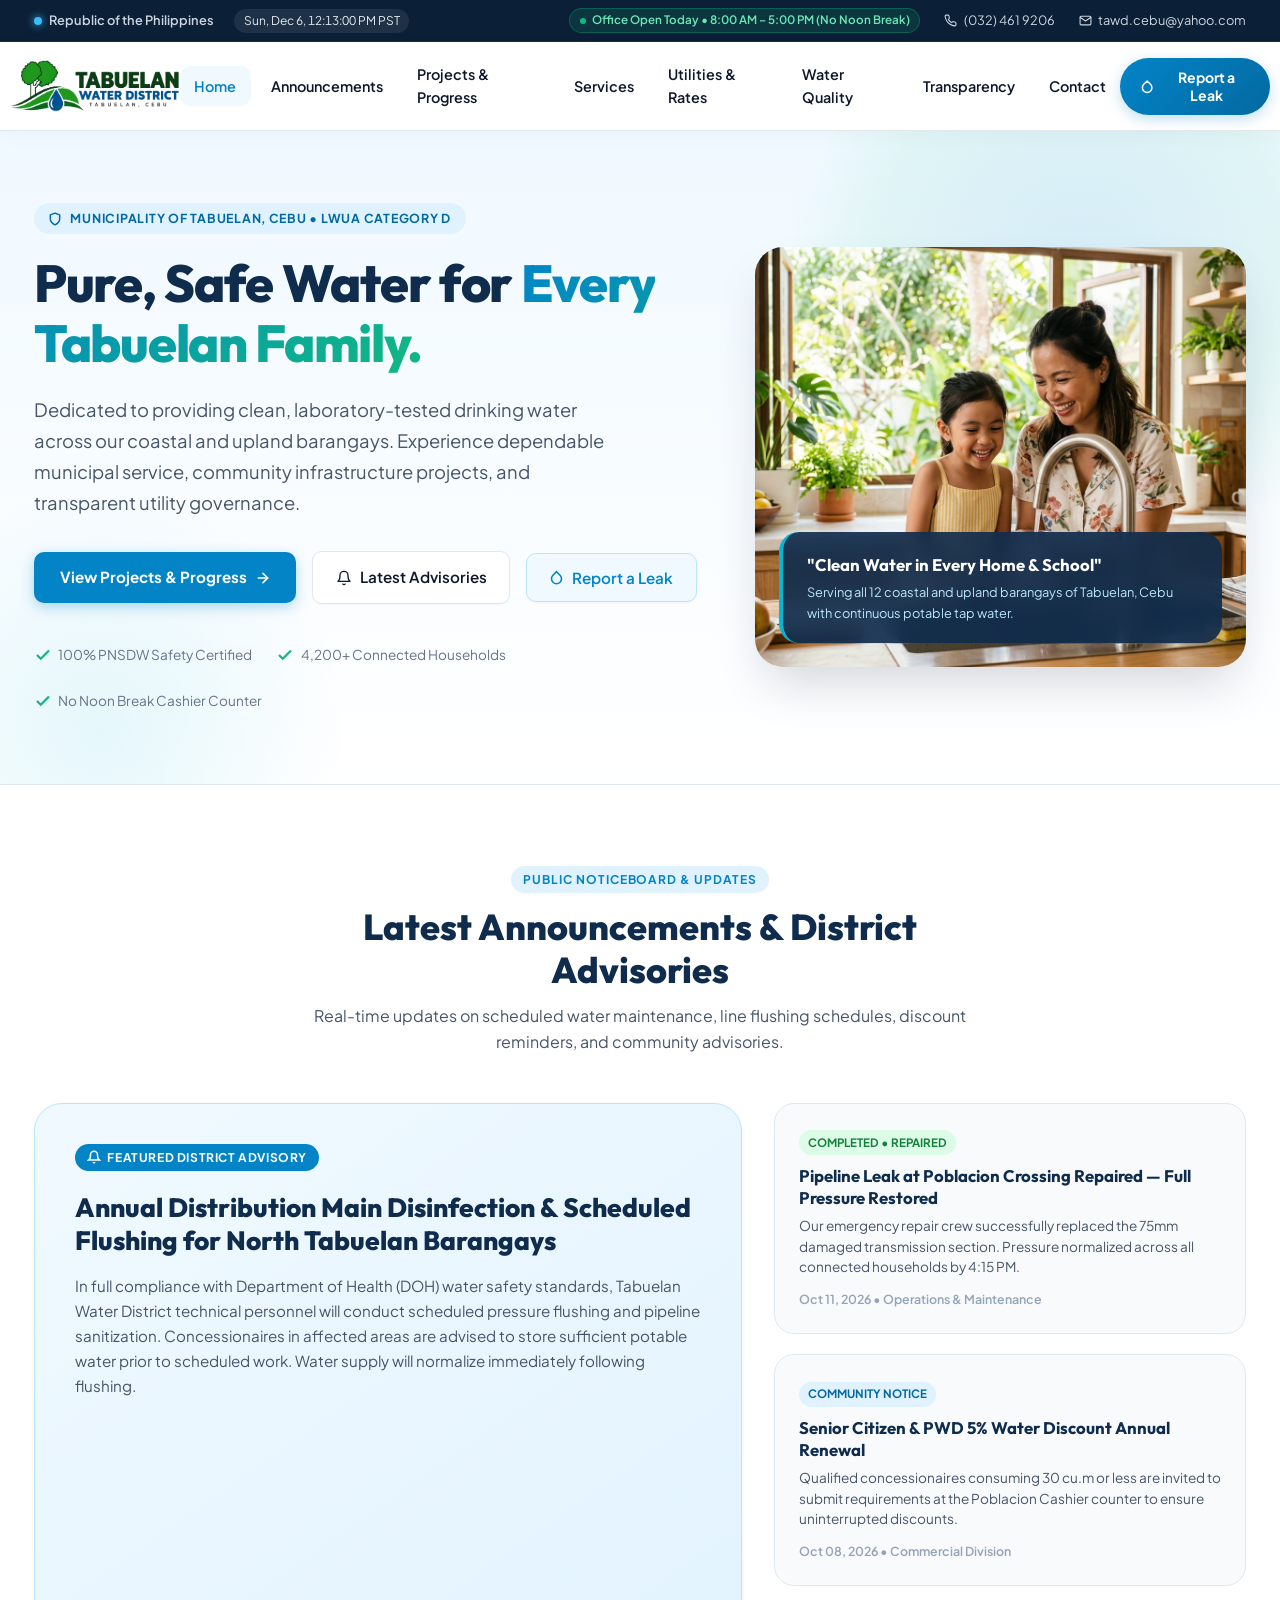
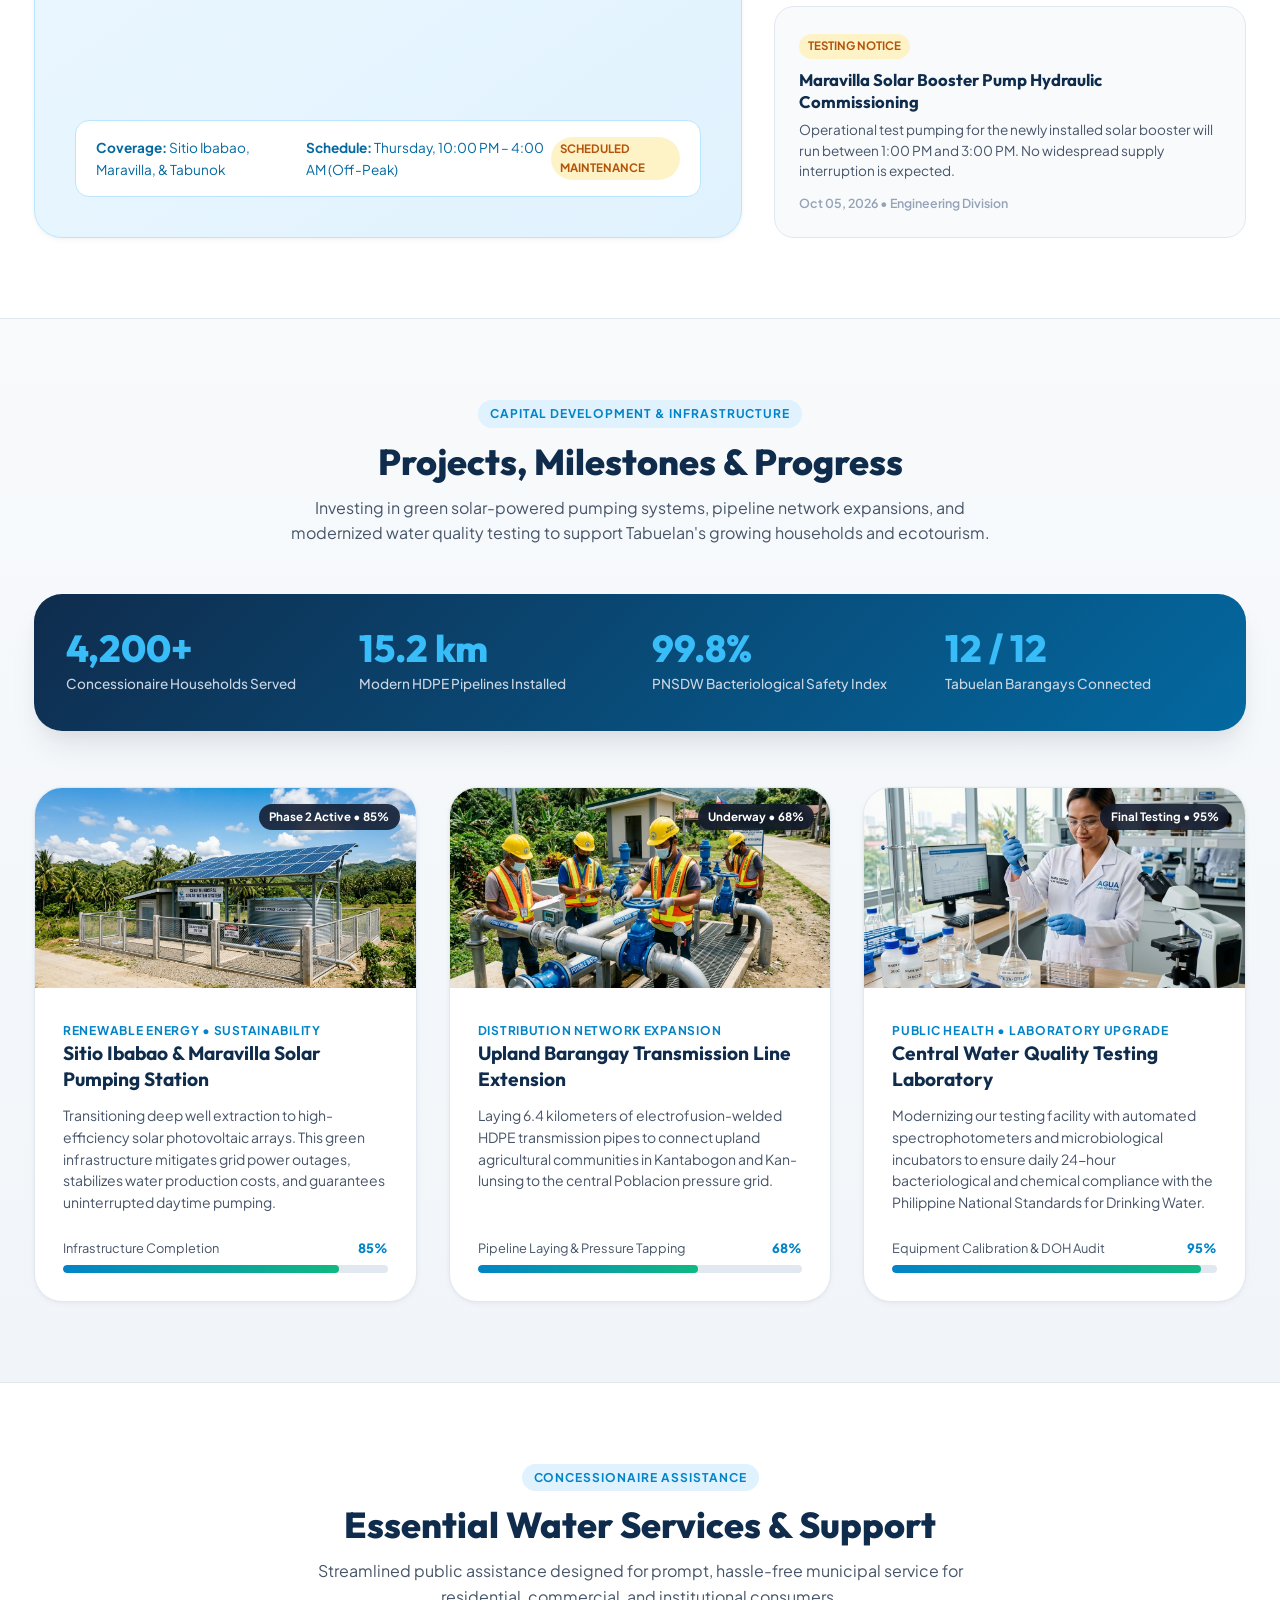
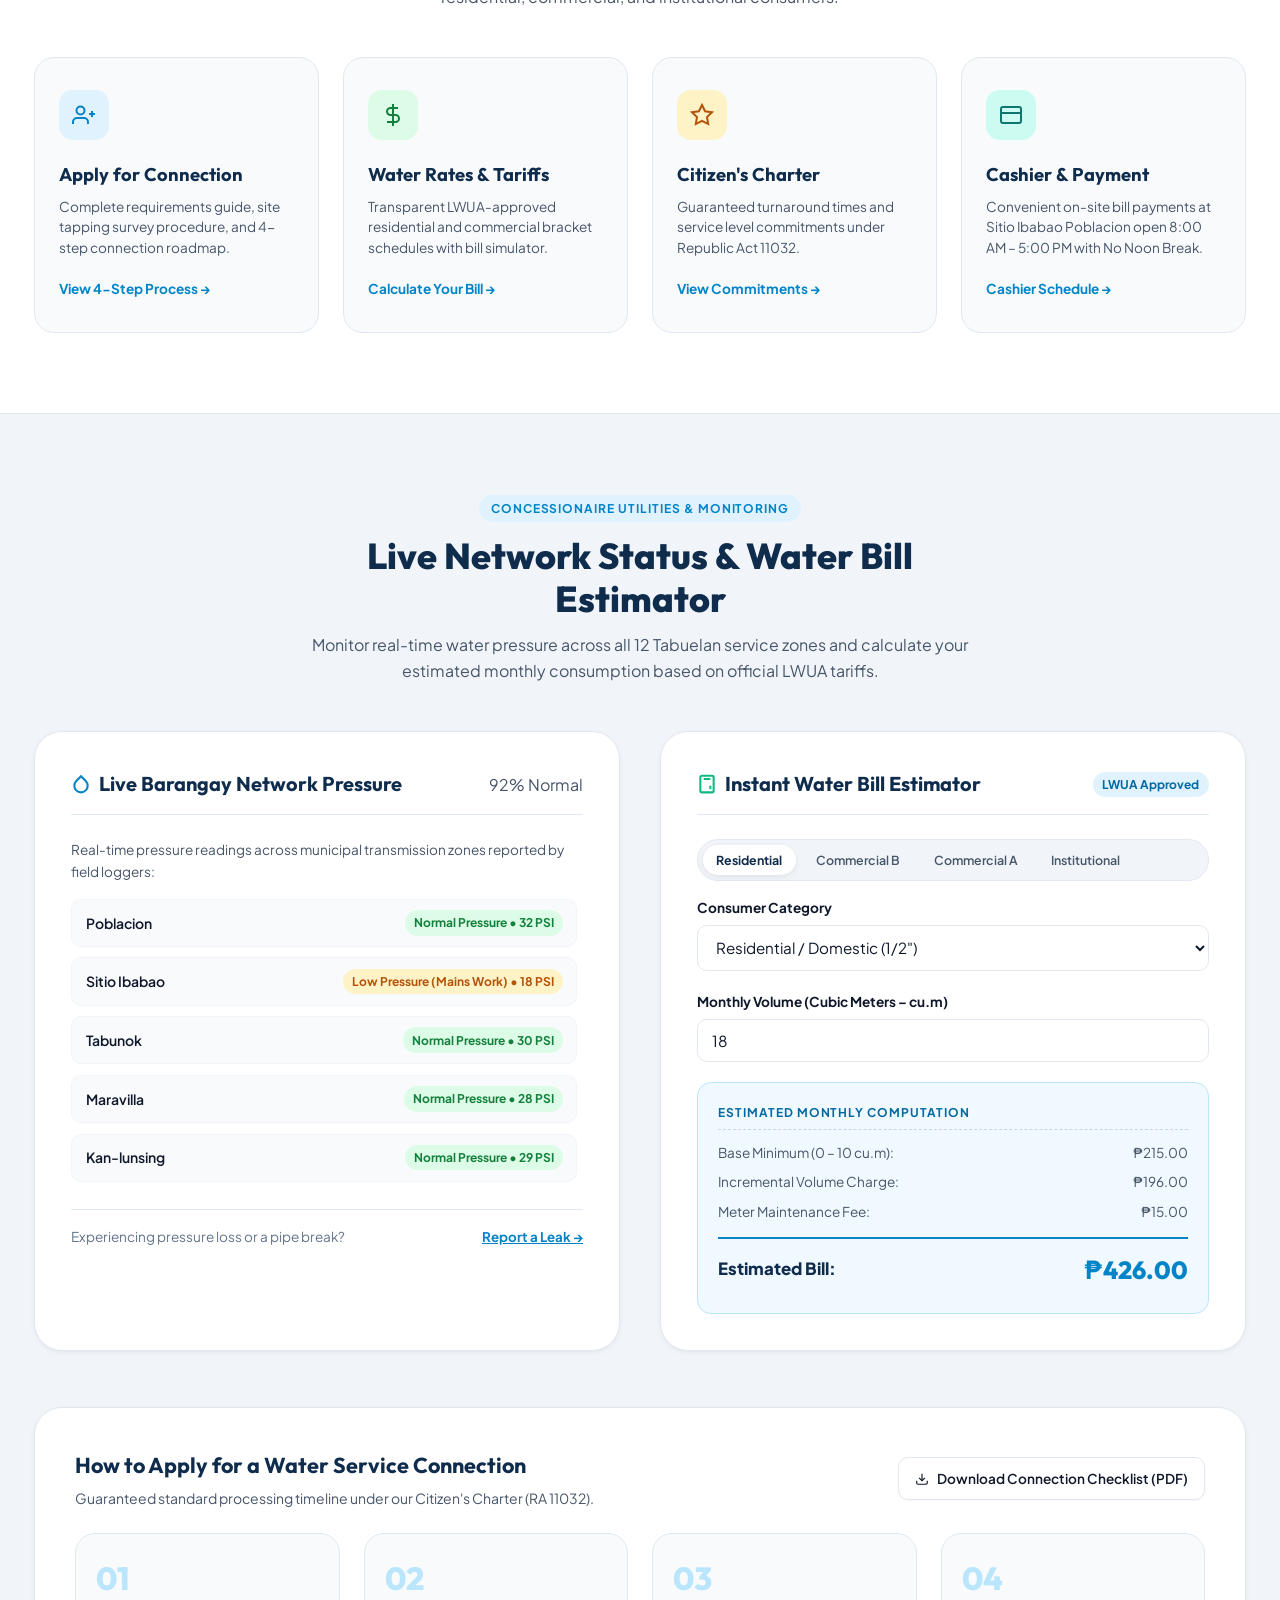
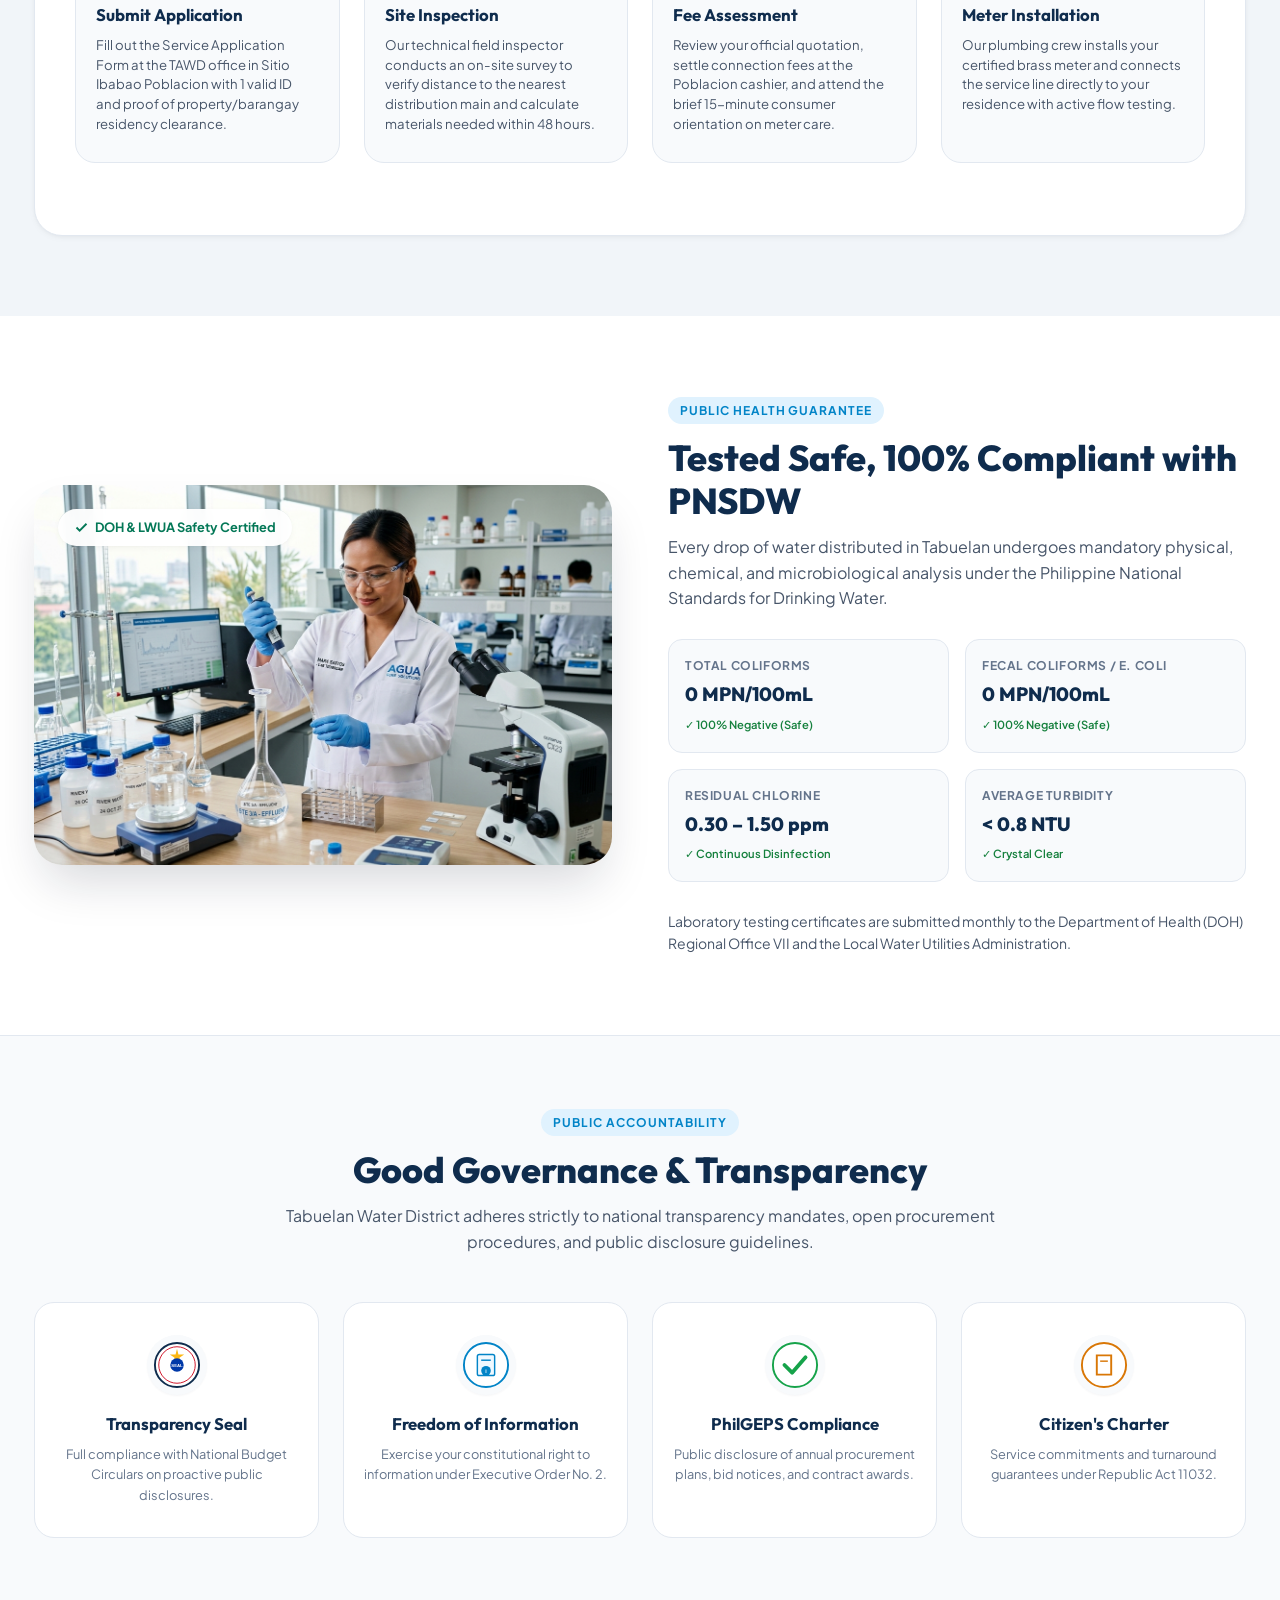
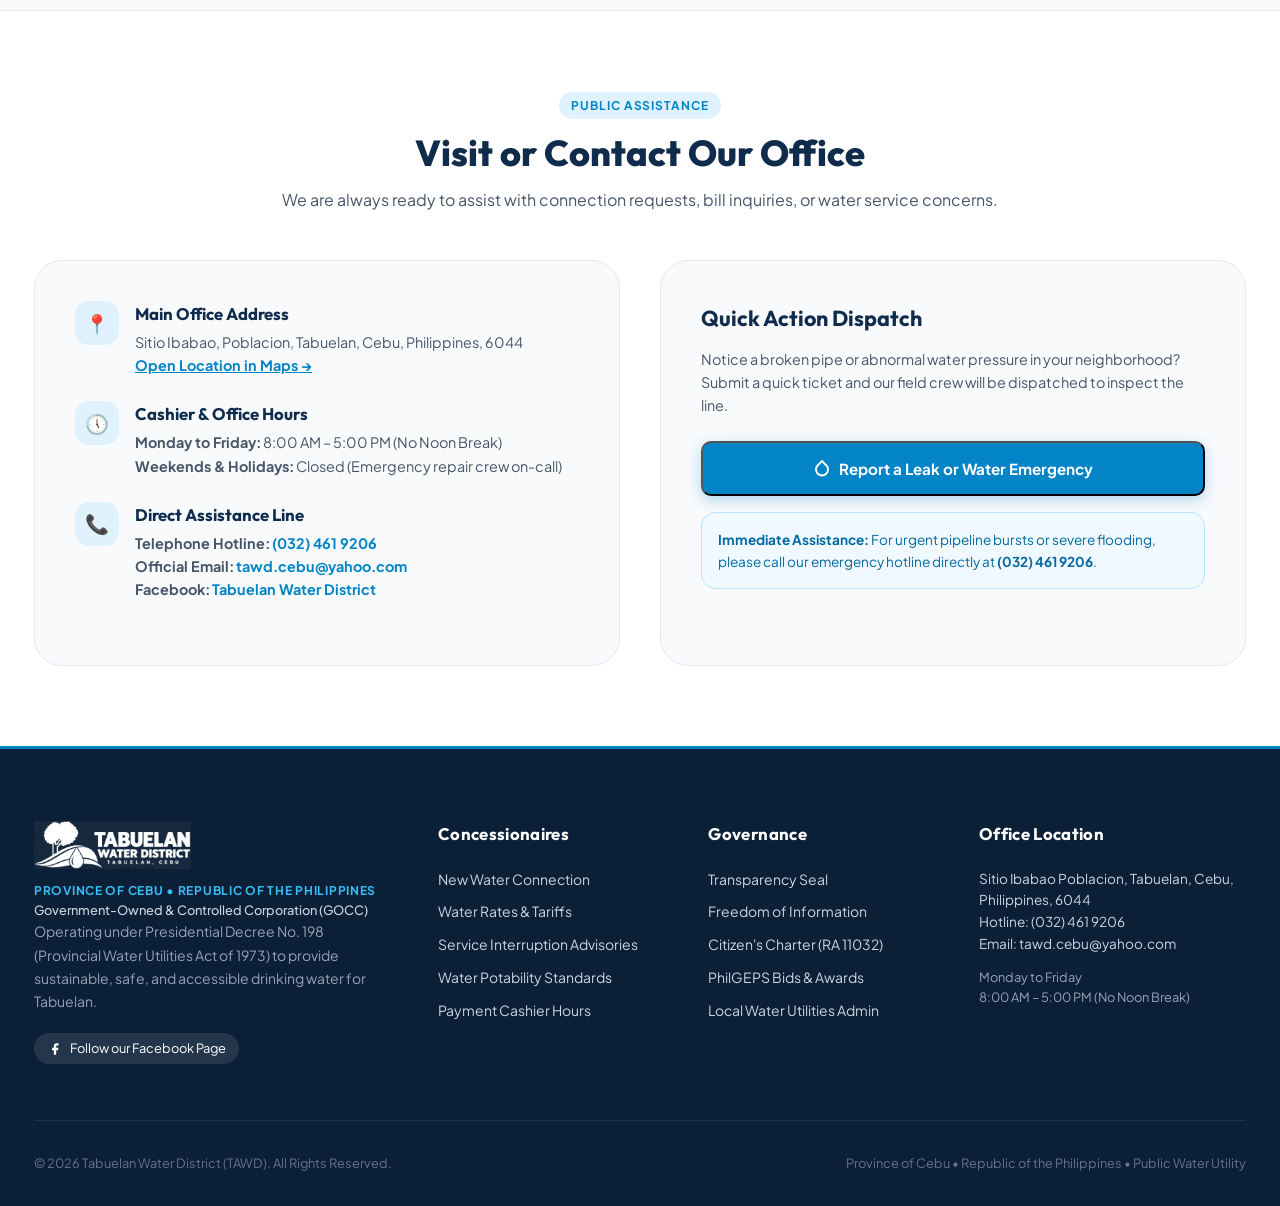
==== concept/2/index.html @ ba0c71af "first commit" ====
<!DOCTYPE html>
<html lang="en">
<head>
  <meta charset="UTF-8">
  <meta name="viewport" content="width=device-width, initial-scale=1.0">
  <title>Tabuelan Water District — Official Portal | Concept 2</title>
  <meta name="description" content="Official public website for Tabuelan Water District (TAWD), Province of Cebu. Safe drinking water, announcements, infrastructure progress, water rates, and public assistance.">
  <link rel="icon" type="image/png" href="assets/logo.png">
  <link rel="stylesheet" href="style.css">
</head>
<body>

  <!-- ================= Top Government Status Bar ================= -->
  <aside class="c2-topbar" aria-label="Official Top Bar">
    <div class="container c2-topbar-inner">
      <div class="c2-topbar-left">
        <span class="ph-indicator">
          <span class="ph-flag-dot" aria-hidden="true"></span>
          Republic of the Philippines
        </span>
        <span class="pst-badge" id="c2PstClock">Loading PST...</span>
      </div>

      <div class="c2-topbar-right">
        <span class="office-status-chip">
          <span class="status-dot-pulse" aria-hidden="true"></span>
          Office Open Today &bull; 8:00 AM &ndash; 5:00 PM (No Noon Break)
        </span>
        <a href="tel:0324619206" class="topbar-contact-item" title="Emergency Water Hotline">
          <svg width="13" height="13" viewBox="0 0 24 24" fill="none" stroke="currentColor" stroke-width="2" stroke-linecap="round" stroke-linejoin="round" aria-hidden="true"><path d="M22 16.92v3a2 2 0 0 1-2.18 2 19.79 19.79 0 0 1-8.63-3.07 19.5 19.5 0 0 1-6-6 19.79 19.79 0 0 1-3.07-8.67A2 2 0 0 1 4.11 2h3a2 2 0 0 1 2 1.72 12.84 12.84 0 0 0 .7 2.81 2 2 0 0 1-.45 2.11L8.09 9.91a16 16 0 0 0 6 6l1.27-1.27a2 2 0 0 1 2.11-.45 12.84 12.84 0 0 0 2.81.7A2 2 0 0 1 22 16.92z"></path></svg>
          <span>(032) 461 9206</span>
        </a>
        <a href="mailto:tawd.cebu@yahoo.com" class="topbar-contact-item" title="Official Email">
          <svg width="13" height="13" viewBox="0 0 24 24" fill="none" stroke="currentColor" stroke-width="2" stroke-linecap="round" stroke-linejoin="round" aria-hidden="true"><path d="M4 4h16c1.1 0 2 .9 2 2v12c0 1.1-.9 2-2 2H4c-1.1 0-2-.9-2-2V6c0-1.1.9-2 2-2z"></path><polyline points="22,6 12,13 2,6"></polyline></svg>
          <span>tawd.cebu@yahoo.com</span>
        </a>
      </div>
    </div>
  </aside>

  <!-- ================= Header Navbar with Official Landscape Logo ================= -->
  <header class="c2-header" id="c2Header">
    <div class="container c2-header-inner">
      <a href="#home" class="c2-brand" title="Tabuelan Water District Home">
        <img src="assets/logo-landscape-transparent.png" alt="Tabuelan Water District" class="c2-logo-landscape" height="52">
      </a>

      <nav class="c2-nav" id="c2Nav" aria-label="Main Navigation">
        <ul class="c2-nav-list">
          <li class="c2-nav-item">
            <a href="#home" class="c2-nav-link active">Home</a>
          </li>
          <li class="c2-nav-item">
            <a href="#announcements" class="c2-nav-link">Announcements</a>
          </li>
          <li class="c2-nav-item">
            <a href="#projects" class="c2-nav-link">Projects &amp; Progress</a>
          </li>
          <li class="c2-nav-item">
            <a href="#services" class="c2-nav-link">Services</a>
          </li>
          <li class="c2-nav-item">
            <a href="#technical-center" class="c2-nav-link">Utilities &amp; Rates</a>
          </li>
          <li class="c2-nav-item">
            <a href="#quality" class="c2-nav-link">Water Quality</a>
          </li>
          <li class="c2-nav-item">
            <a href="#transparency" class="c2-nav-link">Transparency</a>
          </li>
          <li class="c2-nav-item">
            <a href="#contact" class="c2-nav-link">Contact</a>
          </li>
        </ul>
      </nav>

      <div class="c2-header-cta">
        <button type="button" class="btn-emergency-report open-c2-report-modal" title="Report a water leak or emergency">
          <svg width="15" height="15" viewBox="0 0 24 24" fill="none" stroke="currentColor" stroke-width="2.5" stroke-linecap="round" stroke-linejoin="round" aria-hidden="true"><path d="M12 2.69l5.66 5.66a8 8 0 1 1-11.31 0z"></path></svg>
          <span>Report a Leak</span>
        </button>
        <button type="button" class="c2-mobile-toggle" id="c2MobileToggle" aria-label="Toggle navigation">
          <svg width="22" height="22" viewBox="0 0 24 24" fill="none" stroke="currentColor" stroke-width="2" stroke-linecap="round" stroke-linejoin="round"><line x1="3" y1="12" x2="21" y2="12"></line><line x1="3" y1="6" x2="21" y2="6"></line><line x1="3" y1="18" x2="21" y2="18"></line></svg>
        </button>
      </div>
    </div>
  </header>

  <!-- ================= Welcoming Landing Hero ================= -->
  <section class="c2-welcome-hero" id="home">
    <div class="hero-gradient-orb" aria-hidden="true"></div>
    <div class="hero-gradient-orb-left" aria-hidden="true"></div>
    
    <div class="container">
      <div class="c2-welcome-grid">
        <!-- Welcoming Copy -->
        <div>
          <div class="welcome-badge">
            <svg width="14" height="14" viewBox="0 0 24 24" fill="none" stroke="currentColor" stroke-width="2.5" stroke-linecap="round" stroke-linejoin="round"><path d="M12 22s8-4 8-10V5l-8-3-8 3v7c0 6 8 10 8 10z"></path></svg>
            <span>Municipality of Tabuelan, Cebu &bull; LWUA Category D</span>
          </div>

          <h1 class="welcome-headline">
            Pure, Safe Water for <span>Every Tabuelan Family.</span>
          </h1>

          <p class="welcome-subtext">
            Dedicated to providing clean, laboratory-tested drinking water across our coastal and upland barangays. Experience dependable municipal service, community infrastructure projects, and transparent utility governance.
          </p>

          <div class="welcome-cta-group">
            <a href="#projects" class="c2-btn-primary">
              <span>View Projects &amp; Progress</span>
              <svg width="16" height="16" viewBox="0 0 24 24" fill="none" stroke="currentColor" stroke-width="2.5" stroke-linecap="round" stroke-linejoin="round"><line x1="5" y1="12" x2="19" y2="12"></line><polyline points="12 5 19 12 12 19"></polyline></svg>
            </a>
            <a href="#announcements" class="c2-btn-secondary">
              <svg width="16" height="16" viewBox="0 0 24 24" fill="none" stroke="currentColor" stroke-width="2" stroke-linecap="round" stroke-linejoin="round"><path d="M18 8A6 6 0 0 0 6 8c0 7-3 9-3 9h18s-3-2-3-9"></path><path d="M13.73 21a2 2 0 0 1-3.46 0"></path></svg>
              <span>Latest Advisories</span>
            </a>
            <button type="button" class="c2-btn-secondary open-c2-report-modal" style="border-color:#bae6fd; color:#0284c7; background:#f0f9ff;">
              <svg width="15" height="15" viewBox="0 0 24 24" fill="none" stroke="currentColor" stroke-width="2.5"><path d="M12 2.69l5.66 5.66a8 8 0 1 1-11.31 0z"></path></svg>
              <span>Report a Leak</span>
            </button>
          </div>

          <div class="welcome-trust-strip">
            <div class="trust-item">
              <svg width="18" height="18" viewBox="0 0 24 24" fill="none" stroke="currentColor" stroke-width="3"><polyline points="20 6 9 17 4 12"></polyline></svg>
              <span>100% PNSDW Safety Certified</span>
            </div>
            <div class="trust-item">
              <svg width="18" height="18" viewBox="0 0 24 24" fill="none" stroke="currentColor" stroke-width="3"><polyline points="20 6 9 17 4 12"></polyline></svg>
              <span>4,200+ Connected Households</span>
            </div>
            <div class="trust-item">
              <svg width="18" height="18" viewBox="0 0 24 24" fill="none" stroke="currentColor" stroke-width="3"><polyline points="20 6 9 17 4 12"></polyline></svg>
              <span>No Noon Break Cashier Counter</span>
            </div>
          </div>
        </div>

        <!-- Welcoming Community Photo -->
        <div>
          <div class="hero-visual-card">
            <img src="assets/family-water.jpg" alt="Tabuelan family enjoying clean drinking water">
            <div class="hero-floating-quote">
              <div class="quote-title">"Clean Water in Every Home &amp; School"</div>
              <div class="quote-sub">Serving all 12 coastal and upland barangays of Tabuelan, Cebu with continuous potable tap water.</div>
            </div>
          </div>
        </div>
      </div>
    </div>
  </section>

  <!-- ================= SECTION 1: Featured Announcements & Advisories ================= -->
  <section class="c2-announcements-section" id="announcements">
    <div class="container">
      <div class="c2-section-header">
        <span class="c2-section-tag">Public Noticeboard &amp; Updates</span>
        <h2 class="c2-section-title">Latest Announcements &amp; District Advisories</h2>
        <p class="c2-section-subtitle">
          Real-time updates on scheduled water maintenance, line flushing schedules, discount reminders, and community advisories.
        </p>
      </div>

      <div class="announcements-showcase-grid">
        <!-- Spotlight Bulletin (Large Card) -->
        <article class="spotlight-announcement-card">
          <div>
            <div class="spotlight-badge">
              <svg width="14" height="14" viewBox="0 0 24 24" fill="none" stroke="currentColor" stroke-width="2.5"><path d="M18 8A6 6 0 0 0 6 8c0 7-3 9-3 9h18s-3-2-3-9"></path><path d="M13.73 21a2 2 0 0 1-3.46 0"></path></svg>
              <span>Featured District Advisory</span>
            </div>

            <h3 class="spotlight-title">
              Annual Distribution Main Disinfection &amp; Scheduled Flushing for North Tabuelan Barangays
            </h3>

            <p class="spotlight-text">
              In full compliance with Department of Health (DOH) water safety standards, Tabuelan Water District technical personnel will conduct scheduled pressure flushing and pipeline sanitization. Concessionaires in affected areas are advised to store sufficient potable water prior to scheduled work. Water supply will normalize immediately following flushing.
            </p>
          </div>

          <div class="spotlight-meta-box">
            <div>
              <strong>Coverage:</strong> Sitio Ibabao, Maravilla, &amp; Tabunok
            </div>
            <div>
              <strong>Schedule:</strong> Thursday, 10:00 PM &ndash; 4:00 AM (Off-Peak)
            </div>
            <div>
              <span class="bulletin-badge badge-warning" style="margin:0;">Scheduled Maintenance</span>
            </div>
          </div>
        </article>

        <!-- Side Bulletin List -->
        <div class="announcements-side-list">
          <!-- Bulletin 1 -->
          <article class="bulletin-card">
            <div>
              <span class="bulletin-badge badge-success">Completed &bull; Repaired</span>
              <h4 class="bulletin-title">Pipeline Leak at Poblacion Crossing Repaired — Full Pressure Restored</h4>
              <p class="bulletin-desc">
                Our emergency repair crew successfully replaced the 75mm damaged transmission section. Pressure normalized across all connected households by 4:15 PM.
              </p>
            </div>
            <div class="bulletin-date">Oct 11, 2026 &bull; Operations &amp; Maintenance</div>
          </article>

          <!-- Bulletin 2 -->
          <article class="bulletin-card">
            <div>
              <span class="bulletin-badge badge-info">Community Notice</span>
              <h4 class="bulletin-title">Senior Citizen &amp; PWD 5% Water Discount Annual Renewal</h4>
              <p class="bulletin-desc">
                Qualified concessionaires consuming 30 cu.m or less are invited to submit requirements at the Poblacion Cashier counter to ensure uninterrupted discounts.
              </p>
            </div>
            <div class="bulletin-date">Oct 08, 2026 &bull; Commercial Division</div>
          </article>

          <!-- Bulletin 3 -->
          <article class="bulletin-card">
            <div>
              <span class="bulletin-badge badge-warning">Testing Notice</span>
              <h4 class="bulletin-title">Maravilla Solar Booster Pump Hydraulic Commissioning</h4>
              <p class="bulletin-desc">
                Operational test pumping for the newly installed solar booster will run between 1:00 PM and 3:00 PM. No widespread supply interruption is expected.
              </p>
            </div>
            <div class="bulletin-date">Oct 05, 2026 &bull; Engineering Division</div>
          </article>
        </div>
      </div>
    </div>
  </section>

  <!-- ================= SECTION 2: Projects, Milestones & Progress ================= -->
  <section class="c2-projects-section" id="projects">
    <div class="container">
      <div class="c2-section-header">
        <span class="c2-section-tag">Capital Development &amp; Infrastructure</span>
        <h2 class="c2-section-title">Projects, Milestones &amp; Progress</h2>
        <p class="c2-section-subtitle">
          Investing in green solar-powered pumping systems, pipeline network expansions, and modernized water quality testing to support Tabuelan's growing households and ecotourism.
        </p>
      </div>

      <!-- District Metrics Strip -->
      <div class="projects-stats-banner">
        <div class="pstat-item">
          <div class="pstat-num">4,200+</div>
          <div class="pstat-label">Concessionaire Households Served</div>
        </div>
        <div class="pstat-item">
          <div class="pstat-num">15.2 km</div>
          <div class="pstat-label">Modern HDPE Pipelines Installed</div>
        </div>
        <div class="pstat-item">
          <div class="pstat-num">99.8%</div>
          <div class="pstat-label">PNSDW Bacteriological Safety Index</div>
        </div>
        <div class="pstat-item">
          <div class="pstat-num">12 / 12</div>
          <div class="pstat-label">Tabuelan Barangays Connected</div>
        </div>
      </div>

      <!-- Project Cards Grid -->
      <div class="projects-grid">
        <!-- Project 1: Solar Pumping Station -->
        <article class="project-card">
          <div class="project-thumb-wrap">
            <img src="assets/solar-pump.jpg" alt="Solar-powered water pumping station" class="project-thumb">
            <span class="project-status-chip">Phase 2 Active &bull; 85%</span>
          </div>
          <div class="project-body">
            <div>
              <span class="project-category">Renewable Energy &bull; Sustainability</span>
              <h3 class="project-title">Sitio Ibabao &amp; Maravilla Solar Pumping Station</h3>
              <p class="project-desc">
                Transitioning deep well extraction to high-efficiency solar photovoltaic arrays. This green infrastructure mitigates grid power outages, stabilizes water production costs, and guarantees uninterrupted daytime pumping.
              </p>
            </div>
            <div class="progress-track-wrapper">
              <div class="progress-labels">
                <span>Infrastructure Completion</span>
                <span class="progress-percent">85%</span>
              </div>
              <div class="progress-bar-bg">
                <div class="progress-bar-fill" style="width: 85%;"></div>
              </div>
            </div>
          </div>
        </article>

        <!-- Project 2: Transmission Line Expansion -->
        <article class="project-card">
          <div class="project-thumb-wrap">
            <img src="assets/maintenance.jpg" alt="Field technicians laying water distribution lines" class="project-thumb">
            <span class="project-status-chip">Underway &bull; 68%</span>
          </div>
          <div class="project-body">
            <div>
              <span class="project-category">Distribution Network Expansion</span>
              <h3 class="project-title">Upland Barangay Transmission Line Extension</h3>
              <p class="project-desc">
                Laying 6.4 kilometers of electrofusion-welded HDPE transmission pipes to connect upland agricultural communities in Kantabogon and Kan-lunsing to the central Poblacion pressure grid.
              </p>
            </div>
            <div class="progress-track-wrapper">
              <div class="progress-labels">
                <span>Pipeline Laying &amp; Pressure Tapping</span>
                <span class="progress-percent">68%</span>
              </div>
              <div class="progress-bar-bg">
                <div class="progress-bar-fill" style="width: 68%;"></div>
              </div>
            </div>
          </div>
        </article>

        <!-- Project 3: Water Lab Modernization -->
        <article class="project-card">
          <div class="project-thumb-wrap">
            <img src="assets/water-lab.jpg" alt="DOH water testing laboratory equipment" class="project-thumb">
            <span class="project-status-chip">Final Testing &bull; 95%</span>
          </div>
          <div class="project-body">
            <div>
              <span class="project-category">Public Health &bull; Laboratory Upgrade</span>
              <h3 class="project-title">Central Water Quality Testing Laboratory</h3>
              <p class="project-desc">
                Modernizing our testing facility with automated spectrophotometers and microbiological incubators to ensure daily 24-hour bacteriological and chemical compliance with the Philippine National Standards for Drinking Water.
              </p>
            </div>
            <div class="progress-track-wrapper">
              <div class="progress-labels">
                <span>Equipment Calibration &amp; DOH Audit</span>
                <span class="progress-percent">95%</span>
              </div>
              <div class="progress-bar-bg">
                <div class="progress-bar-fill" style="width: 95%;"></div>
              </div>
            </div>
          </div>
        </article>
      </div>
    </div>
  </section>

  <!-- ================= SECTION 3: Concessionaire Services / Quick Access ================= -->
  <section class="c2-services-section" id="services">
    <div class="container">
      <div class="c2-section-header">
        <span class="c2-section-tag">Concessionaire Assistance</span>
        <h2 class="c2-section-title">Essential Water Services &amp; Support</h2>
        <p class="c2-section-subtitle">
          Streamlined public assistance designed for prompt, hassle-free municipal service for residential, commercial, and institutional consumers.
        </p>
      </div>

      <div class="service-shortcuts-grid">
        <!-- Service 1 -->
        <div class="service-box">
          <div>
            <div class="service-icon-bubble" style="background:#e0f2fe; color:#0284c7;">
              <svg width="24" height="24" viewBox="0 0 24 24" fill="none" stroke="currentColor" stroke-width="2"><path d="M16 21v-2a4 4 0 0 0-4-4H5a4 4 0 0 0-4 4v2"></path><circle cx="8.5" cy="7.5" r="4"></circle><line x1="20" y1="8" x2="20" y2="14"></line><line x1="23" y1="11" x2="17" y2="11"></line></svg>
            </div>
            <h3 class="service-title">Apply for Connection</h3>
            <p class="service-desc">Complete requirements guide, site tapping survey procedure, and 4-step connection roadmap.</p>
          </div>
          <a href="#technical-center" class="service-link">View 4-Step Process &rarr;</a>
        </div>

        <!-- Service 2 -->
        <div class="service-box">
          <div>
            <div class="service-icon-bubble" style="background:#dcfce7; color:#15803d;">
              <svg width="24" height="24" viewBox="0 0 24 24" fill="none" stroke="currentColor" stroke-width="2"><line x1="12" y1="1" x2="12" y2="23"></line><path d="M17 5H9.5a3.5 3.5 0 0 0 0 7h5a3.5 3.5 0 0 1 0 7H6"></path></svg>
            </div>
            <h3 class="service-title">Water Rates &amp; Tariffs</h3>
            <p class="service-desc">Transparent LWUA-approved residential and commercial bracket schedules with bill simulator.</p>
          </div>
          <a href="#technical-center" class="service-link">Calculate Your Bill &rarr;</a>
        </div>

        <!-- Service 3 -->
        <div class="service-box">
          <div>
            <div class="service-icon-bubble" style="background:#fef3c7; color:#b45309;">
              <svg width="24" height="24" viewBox="0 0 24 24" fill="none" stroke="currentColor" stroke-width="2"><polygon points="12 2 15.09 8.26 22 9.27 17 14.14 18.18 21.02 12 17.77 5.82 21.02 7 14.14 2 9.27 8.91 8.26 12 2"></polygon></svg>
            </div>
            <h3 class="service-title">Citizen's Charter</h3>
            <p class="service-desc">Guaranteed turnaround times and service level commitments under Republic Act 11032.</p>
          </div>
          <a href="#transparency" class="service-link">View Commitments &rarr;</a>
        </div>

        <!-- Service 4 -->
        <div class="service-box">
          <div>
            <div class="service-icon-bubble" style="background:#ccfbf1; color:#0f766e;">
              <svg width="24" height="24" viewBox="0 0 24 24" fill="none" stroke="currentColor" stroke-width="2"><rect x="2" y="4" width="20" height="16" rx="2"></rect><line x1="2" y1="10" x2="22" y2="10"></line></svg>
            </div>
            <h3 class="service-title">Cashier &amp; Payment</h3>
            <p class="service-desc">Convenient on-site bill payments at Sitio Ibabao Poblacion open 8:00 AM – 5:00 PM with No Noon Break.</p>
          </div>
          <a href="#contact" class="service-link">Cashier Schedule &rarr;</a>
        </div>
      </div>
    </div>
  </section>

  <!-- ================= SECTION 4: Technical & Utility Center (Placed at the Bottom!) ================= -->
  <section class="c2-technical-section" id="technical-center">
    <div class="container">
      <div class="c2-section-header">
        <span class="c2-section-tag">Concessionaire Utilities &amp; Monitoring</span>
        <h2 class="c2-section-title">Live Network Status &amp; Water Bill Estimator</h2>
        <p class="c2-section-subtitle">
          Monitor real-time water pressure across all 12 Tabuelan service zones and calculate your estimated monthly consumption based on official LWUA tariffs.
        </p>
      </div>

      <!-- Split Layout: Network Status on Left, Calculator on Right -->
      <div class="technical-split-layout">
        <!-- Panel 1: Live Barangay Network Pressure -->
        <div class="tech-panel">
          <div class="tech-panel-header">
            <h3 class="tech-panel-title">
              <svg width="20" height="20" viewBox="0 0 24 24" fill="none" stroke="#0284c7" stroke-width="2.5"><path d="M12 2.69l5.66 5.66a8 8 0 1 1-11.31 0z"></path></svg>
              <span>Live Barangay Network Pressure</span>
            </h3>
            <span class="network-pulse-chip">
              <span class="status-dot-pulse" style="background:#059669;" aria-hidden="true"></span>
              92% Normal
            </span>
          </div>

          <p style="font-size:0.85rem; color:var(--text-secondary); margin-bottom:1rem;">
            Real-time pressure readings across municipal transmission zones reported by field loggers:
          </p>

          <div class="barangay-status-list" id="barangayStatusList">
            <!-- Dynamically populated by app.js -->
          </div>

          <div style="margin-top:1.25rem; padding-top:1rem; border-top:1px solid var(--surface-border); display:flex; justify-content:space-between; align-items:center; font-size:0.85rem;">
            <span style="color:var(--text-muted);">Experiencing pressure loss or a pipe break?</span>
            <button type="button" class="open-c2-report-modal" style="background:none; border:none; color:var(--brand-ocean); font-weight:700; cursor:pointer; text-decoration:underline;">
              Report a Leak &rarr;
            </button>
          </div>
        </div>

        <!-- Panel 2: Interactive Rates Calculator -->
        <div class="tech-panel">
          <div class="tech-panel-header">
            <h3 class="tech-panel-title">
              <svg width="20" height="20" viewBox="0 0 24 24" fill="none" stroke="#10b981" stroke-width="2.5"><rect x="4" y="2" width="16" height="20" rx="2"></rect><line x1="8" y1="6" x2="16" y2="6"></line><line x1="16" y1="14" x2="16" y2="18"></line><path d="M16 10h.01"></path><path d="M12 10h.01"></path><path d="M8 10h.01"></path><path d="M12 14h.01"></path><path d="M8 14h.01"></path><path d="M12 18h.01"></path><path d="M8 18h.01"></path></svg>
              <span>Instant Water Bill Estimator</span>
            </h3>
            <span style="font-size:0.75rem; font-weight:700; color:#0369a1; background:#e0f2fe; padding:0.2rem 0.6rem; border-radius:var(--radius-pill);">
              LWUA Approved
            </span>
          </div>

          <!-- Category Selector Tabs -->
          <div class="rates-pill-tabs" style="margin-bottom:1rem;">
            <button type="button" class="rates-pill-btn active" data-category="residential">Residential</button>
            <button type="button" class="rates-pill-btn" data-category="commercial_b">Commercial B</button>
            <button type="button" class="rates-pill-btn" data-category="commercial_a">Commercial A</button>
            <button type="button" class="rates-pill-btn" data-category="institutional">Institutional</button>
          </div>

          <!-- Calculator Input Form -->
          <div class="c2-field-group">
            <label for="c2CalcCategory" class="c2-label">Consumer Category</label>
            <select id="c2CalcCategory" class="c2-select">
              <option value="residential">Residential / Domestic (1/2")</option>
              <option value="commercial_b">Commercial B (Sari-Sari Store / Small)</option>
              <option value="commercial_a">Commercial A (Hotels, Resorts, Eateries)</option>
              <option value="institutional">Government &amp; Institutional</option>
            </select>
          </div>

          <div class="c2-field-group">
            <label for="c2CalcVolume" class="c2-label">Monthly Volume (Cubic Meters &ndash; cu.m)</label>
            <input type="number" id="c2CalcVolume" class="c2-input" value="18" min="0" max="250">
          </div>

          <!-- Computed Receipt Card -->
          <div class="c2-receipt-card">
            <div class="c2-receipt-header">Estimated Monthly Computation</div>
            <div class="c2-receipt-row">
              <span>Base Minimum (0 &ndash; 10 cu.m):</span>
              <span id="c2BaseCharge">₱215.00</span>
            </div>
            <div class="c2-receipt-row">
              <span>Incremental Volume Charge:</span>
              <span id="c2ExcessCharge">₱196.00</span>
            </div>
            <div class="c2-receipt-row">
              <span>Meter Maintenance Fee:</span>
              <span id="c2MaintFee">₱15.00</span>
            </div>
            <div class="c2-receipt-row c2-receipt-total">
              <span>Estimated Bill:</span>
              <span class="c2-total-price" id="c2TotalBill">₱426.00</span>
            </div>
          </div>
        </div>
      </div>

      <!-- 4-Stage Connection Stepper Box -->
      <div class="tech-stepper-box">
        <div style="display:flex; justify-content:space-between; align-items:center; flex-wrap:wrap; gap:1rem; margin-bottom:1.5rem;">
          <div>
            <h3 style="font-family:var(--font-display); font-size:1.35rem; font-weight:700; color:var(--brand-deep); margin-bottom:0.25rem;">
              How to Apply for a Water Service Connection
            </h3>
            <p style="font-size:0.875rem; color:var(--text-secondary);">
              Guaranteed standard processing timeline under our Citizen's Charter (RA 11032).
            </p>
          </div>
          <a href="#contact" class="c2-btn-secondary" style="font-size:0.85rem; padding:0.6rem 1rem;">
            <svg width="14" height="14" viewBox="0 0 24 24" fill="none" stroke="currentColor" stroke-width="2"><path d="M21 15v4a2 2 0 0 1-2 2H5a2 2 0 0 1-2-2v-4"></path><polyline points="7 10 12 15 17 10"></polyline><line x1="12" y1="15" x2="12" y2="3"></line></svg>
            <span>Download Connection Checklist (PDF)</span>
          </a>
        </div>

        <div class="c2-stepper-wrapper">
          <div class="c2-step-card">
            <div class="c2-step-num">01</div>
            <h4 class="c2-step-title">Submit Application</h4>
            <p class="c2-step-text">
              Fill out the Service Application Form at the TAWD office in Sitio Ibabao Poblacion with 1 valid ID and proof of property/barangay residency clearance.
            </p>
          </div>

          <div class="c2-step-card">
            <div class="c2-step-num">02</div>
            <h4 class="c2-step-title">Site Inspection</h4>
            <p class="c2-step-text">
              Our technical field inspector conducts an on-site survey to verify distance to the nearest distribution main and calculate materials needed within 48 hours.
            </p>
          </div>

          <div class="c2-step-card">
            <div class="c2-step-num">03</div>
            <h4 class="c2-step-title">Fee Assessment</h4>
            <p class="c2-step-text">
              Review your official quotation, settle connection fees at the Poblacion cashier, and attend the brief 15-minute consumer orientation on meter care.
            </p>
          </div>

          <div class="c2-step-card">
            <div class="c2-step-num">04</div>
            <h4 class="c2-step-title">Meter Installation</h4>
            <p class="c2-step-text">
              Our plumbing crew installs your certified brass meter and connects the service line directly to your residence with active flow testing.
            </p>
          </div>
        </div>
      </div>
    </div>
  </section>

  <!-- ================= SECTION 5: Water Quality & Safety Guarantee ================= -->
  <section class="c2-quality-section" id="quality">
    <div class="container">
      <div class="c2-quality-grid">
        <div class="c2-quality-visual">
          <img src="assets/water-lab.jpg" alt="DOH Certified Water Quality Laboratory">
          <div class="quality-floating-chip">
            <svg width="15" height="15" viewBox="0 0 24 24" fill="none" stroke="currentColor" stroke-width="3"><polyline points="20 6 9 17 4 12"></polyline></svg>
            <span>DOH &amp; LWUA Safety Certified</span>
          </div>
        </div>

        <div>
          <span class="c2-section-tag">Public Health Guarantee</span>
          <h2 class="c2-section-title">Tested Safe, 100% Compliant with PNSDW</h2>
          <p class="c2-section-subtitle">
            Every drop of water distributed in Tabuelan undergoes mandatory physical, chemical, and microbiological analysis under the Philippine National Standards for Drinking Water.
          </p>

          <div class="quality-parameters-list">
            <div class="param-card">
              <div class="param-name">Total Coliforms</div>
              <div class="param-value">0 MPN/100mL</div>
              <span class="param-badge">&#10003; 100% Negative (Safe)</span>
            </div>
            <div class="param-card">
              <div class="param-name">Fecal Coliforms / E. Coli</div>
              <div class="param-value">0 MPN/100mL</div>
              <span class="param-badge">&#10003; 100% Negative (Safe)</span>
            </div>
            <div class="param-card">
              <div class="param-name">Residual Chlorine</div>
              <div class="param-value">0.30 &ndash; 1.50 ppm</div>
              <span class="param-badge">&#10003; Continuous Disinfection</span>
            </div>
            <div class="param-card">
              <div class="param-name">Average Turbidity</div>
              <div class="param-value">&lt; 0.8 NTU</div>
              <span class="param-badge">&#10003; Crystal Clear</span>
            </div>
          </div>

          <p style="font-size:0.875rem; color:var(--text-secondary);">
            Laboratory testing certificates are submitted monthly to the Department of Health (DOH) Regional Office VII and the Local Water Utilities Administration.
          </p>
        </div>
      </div>
    </div>
  </section>

  <!-- ================= SECTION 6: Philippine Transparency Seals ================= -->
  <section class="c2-transparency-section" id="transparency">
    <div class="container">
      <div class="c2-section-header">
        <span class="c2-section-tag">Public Accountability</span>
        <h2 class="c2-section-title">Good Governance &amp; Transparency</h2>
        <p class="c2-section-subtitle">
          Tabuelan Water District adheres strictly to national transparency mandates, open procurement procedures, and public disclosure guidelines.
        </p>
      </div>

      <div class="c2-gov-seals-row">
        <div class="c2-seal-card">
          <div class="c2-seal-icon-wrap">
            <svg viewBox="0 0 100 100" fill="none" style="width:100%; height:100%;">
              <circle cx="50" cy="50" r="46" stroke="#0f2c4d" stroke-width="4" fill="#fff"/>
              <circle cx="50" cy="50" r="38" stroke="#ce1126" stroke-width="2"/>
              <path d="M50 16L53 28H65L55 35L59 47L50 40L41 47L45 35L35 28H47L50 16Z" fill="#fdb813"/>
              <circle cx="50" cy="50" r="14" fill="#0038a8"/>
              <text x="50" y="54" text-anchor="middle" fill="#fff" font-size="9" font-family="sans-serif" font-weight="bold">SEAL</text>
            </svg>
          </div>
          <h4 class="c2-seal-name">Transparency Seal</h4>
          <p class="c2-seal-detail">Full compliance with National Budget Circulars on proactive public disclosures.</p>
        </div>

        <div class="c2-seal-card">
          <div class="c2-seal-icon-wrap">
            <svg viewBox="0 0 100 100" fill="none" style="width:100%; height:100%;">
              <circle cx="50" cy="50" r="46" stroke="#0284c7" stroke-width="4" fill="#fff"/>
              <rect x="32" y="28" width="36" height="44" rx="4" fill="#f0f9ff" stroke="#0284c7" stroke-width="3"/>
              <line x1="40" y1="40" x2="60" y2="40" stroke="#0284c7" stroke-width="3"/>
              <circle cx="50" cy="62" r="10" fill="#0284c7"/>
              <text x="50" y="66" text-anchor="middle" fill="#fff" font-size="11" font-family="sans-serif" font-weight="bold">i</text>
            </svg>
          </div>
          <h4 class="c2-seal-name">Freedom of Information</h4>
          <p class="c2-seal-detail">Exercise your constitutional right to information under Executive Order No. 2.</p>
        </div>

        <div class="c2-seal-card">
          <div class="c2-seal-icon-wrap">
            <svg viewBox="0 0 100 100" fill="none" style="width:100%; height:100%;">
              <circle cx="50" cy="50" r="46" stroke="#16a34a" stroke-width="4" fill="#fff"/>
              <path d="M28 50L44 66L72 34" stroke="#16a34a" stroke-width="8" stroke-linecap="round" stroke-linejoin="round"/>
            </svg>
          </div>
          <h4 class="c2-seal-name">PhilGEPS Compliance</h4>
          <p class="c2-seal-detail">Public disclosure of annual procurement plans, bid notices, and contract awards.</p>
        </div>

        <div class="c2-seal-card">
          <div class="c2-seal-icon-wrap">
            <svg viewBox="0 0 100 100" fill="none" style="width:100%; height:100%;">
              <circle cx="50" cy="50" r="46" stroke="#d97706" stroke-width="4" fill="#fff"/>
              <path d="M35 30h30v40H35z" stroke="#d97706" stroke-width="4"/>
              <line x1="42" y1="42" x2="58" y2="42" stroke="#d97706" stroke-width="3"/>
            </svg>
          </div>
          <h4 class="c2-seal-name">Citizen's Charter</h4>
          <p class="c2-seal-detail">Service commitments and turnaround guarantees under Republic Act 11032.</p>
        </div>
      </div>
    </div>
  </section>

  <!-- ================= SECTION 7: Contact & Office Location ================= -->
  <section class="c2-contact-section" id="contact">
    <div class="container">
      <div class="c2-section-header">
        <span class="c2-section-tag">Public Assistance</span>
        <h2 class="c2-section-title">Visit or Contact Our Office</h2>
        <p class="c2-section-subtitle">We are always ready to assist with connection requests, bill inquiries, or water service concerns.</p>
      </div>

      <div class="c2-contact-grid">
        <div class="contact-info-card">
          <div class="contact-detail-row">
            <div class="contact-icon-bubble">&#128205;</div>
            <div class="contact-text">
              <h5>Main Office Address</h5>
              <p>
                Sitio Ibabao, Poblacion, Tabuelan, Cebu, Philippines, 6044<br>
                <a href="https://www.bing.com/maps/default.aspx?v=2&pc=FACEBK&mid=8100&where1=10.82292%2C%20123.87441&FORM=FBKPL1&name=Sitio%20Ibabao%20Poblacion%20Tabuelan%20Cebu%2C%20Tabuelan%2C%20Philippines%2C%206044&mkt=en-US" target="_blank" rel="noopener noreferrer" style="color:var(--brand-ocean); font-weight:700; text-decoration:underline;">
                  Open Location in Maps &rarr;
                </a>
              </p>
            </div>
          </div>

          <div class="contact-detail-row">
            <div class="contact-icon-bubble">&#128340;</div>
            <div class="contact-text">
              <h5>Cashier &amp; Office Hours</h5>
              <p>
                <strong>Monday to Friday:</strong> 8:00 AM &ndash; 5:00 PM (No Noon Break)<br>
                <strong>Weekends &amp; Holidays:</strong> Closed (Emergency repair crew on-call)
              </p>
            </div>
          </div>

          <div class="contact-detail-row">
            <div class="contact-icon-bubble">&#128222;</div>
            <div class="contact-text">
              <h5>Direct Assistance Line</h5>
              <p>
                <strong>Telephone Hotline:</strong> <a href="tel:0324619206" style="color:var(--brand-ocean); font-weight:700;">(032) 461 9206</a><br>
                <strong>Official Email:</strong> <a href="mailto:tawd.cebu@yahoo.com" style="color:var(--brand-ocean); font-weight:700;">tawd.cebu@yahoo.com</a><br>
                <strong>Facebook:</strong> <a href="https://www.facebook.com/p/Tabuelan-Water-District-100063686925638/" target="_blank" rel="noopener noreferrer" style="color:var(--brand-ocean); font-weight:700;">Tabuelan Water District</a>
              </p>
            </div>
          </div>
        </div>

        <div class="contact-action-card">
          <h4 style="font-family:var(--font-display); font-size:1.35rem; color:var(--brand-deep); margin-bottom:0.75rem;">
            Quick Action Dispatch
          </h4>
          <p style="font-size:0.9rem; color:var(--text-secondary); margin-bottom:1.5rem;">
            Notice a broken pipe or abnormal water pressure in your neighborhood? Submit a quick ticket and our field crew will be dispatched to inspect the line.
          </p>

          <button type="button" class="c2-btn-primary open-c2-report-modal" style="width:100%; justify-content:center; padding:1rem; margin-bottom:1rem;">
            <svg width="18" height="18" viewBox="0 0 24 24" fill="none" stroke="currentColor" stroke-width="2.5"><path d="M12 2.69l5.66 5.66a8 8 0 1 1-11.31 0z"></path></svg>
            <span>Report a Leak or Water Emergency</span>
          </button>

          <div style="background:#f0f9ff; border:1px solid #bae6fd; border-radius:var(--radius-md); padding:1rem; font-size:0.85rem; color:#0369a1;">
            <strong>Immediate Assistance:</strong> For urgent pipeline bursts or severe flooding, please call our emergency hotline directly at <strong>(032) 461 9206</strong>.
          </div>
        </div>
      </div>
    </div>
  </section>

  <!-- ================= Civic Institutional Footer ================= -->
  <footer class="c2-footer">
    <div class="container">
      <div class="c2-footer-top">
        <div>
          <div class="c2-footer-logo-block">
            <img src="assets/logo-landscape-transparent.png" alt="Tabuelan Water District" style="height:48px; filter:brightness(0) invert(1); margin-bottom:0.75rem;">
            <div style="font-size:0.75rem; text-transform:uppercase; letter-spacing:0.06em; font-weight:700; color:#38bdf8;">
              Province of Cebu &bull; Republic of the Philippines
            </div>
            <div style="font-size:0.8rem; color:#cbd5e1; font-weight:500;">
              Government-Owned &amp; Controlled Corporation (GOCC)
            </div>
          </div>
          <p class="footer-bio-text">
            Operating under Presidential Decree No. 198 (Provincial Water Utilities Act of 1973) to provide sustainable, safe, and accessible drinking water for Tabuelan.
          </p>
          <a href="https://www.facebook.com/p/Tabuelan-Water-District-100063686925638/" target="_blank" rel="noopener noreferrer" style="display:inline-flex; align-items:center; gap:0.5rem; background:rgba(255,255,255,0.1); padding:0.35rem 0.85rem; border-radius:var(--radius-pill); color:#fff; font-size:0.8rem;">
            <svg width="14" height="14" viewBox="0 0 24 24" fill="currentColor"><path d="M18 2h-3a5 5 0 0 0-5 5v3H7v4h3v8h4v-8h3l1-4h-4V7a1 1 0 0 1 1-1h3z"></path></svg>
            <span>Follow our Facebook Page</span>
          </a>
        </div>

        <div class="c2-footer-col">
          <h5>Concessionaires</h5>
          <ul class="c2-footer-links">
            <li><a href="#technical-center">New Water Connection</a></li>
            <li><a href="#technical-center">Water Rates &amp; Tariffs</a></li>
            <li><a href="#announcements">Service Interruption Advisories</a></li>
            <li><a href="#quality">Water Potability Standards</a></li>
            <li><a href="#contact">Payment Cashier Hours</a></li>
          </ul>
        </div>

        <div class="c2-footer-col">
          <h5>Governance</h5>
          <ul class="c2-footer-links">
            <li><a href="#transparency">Transparency Seal</a></li>
            <li><a href="#transparency">Freedom of Information</a></li>
            <li><a href="#transparency">Citizen's Charter (RA 11032)</a></li>
            <li><a href="#transparency">PhilGEPS Bids &amp; Awards</a></li>
            <li><a href="https://lwua.gov.ph" target="_blank" rel="noopener noreferrer">Local Water Utilities Admin</a></li>
          </ul>
        </div>

        <div class="c2-footer-col">
          <h5>Office Location</h5>
          <p style="font-size:0.85rem; line-height:1.6; color:#cbd5e1; margin-bottom:0.75rem;">
            Sitio Ibabao Poblacion, Tabuelan, Cebu, Philippines, 6044<br>
            Hotline: (032) 461 9206<br>
            Email: tawd.cebu@yahoo.com
          </p>
          <p style="font-size:0.8rem; color:#94a3b8;">
            Monday to Friday<br>8:00 AM &ndash; 5:00 PM (No Noon Break)
          </p>
        </div>
      </div>

      <div class="c2-footer-bottom">
        <div>
          &copy; 2026 Tabuelan Water District (TAWD). All Rights Reserved.
        </div>
        <div>
          Province of Cebu &bull; Republic of the Philippines &bull; Public Water Utility
        </div>
      </div>
    </div>
  </footer>

  <!-- ================= Report a Leak Modal ================= -->
  <div class="c2-modal-overlay" id="c2ReportModal" role="dialog" aria-modal="true" aria-labelledby="c2ModalTitle">
    <div class="c2-modal-box">
      <div class="c2-modal-header">
        <h4 id="c2ModalTitle">Report a Leak / Service Request</h4>
        <button type="button" class="c2-modal-close" id="c2ModalClose" aria-label="Close modal">&times;</button>
      </div>

      <form id="c2ReportForm">
        <div class="c2-modal-body">
          <div class="c2-form-row">
            <label for="c2ReporterName" class="c2-label">Your Full Name *</label>
            <input type="text" id="c2ReporterName" class="c2-input" placeholder="Juan Dela Cruz" required>
          </div>

          <div class="c2-form-row">
            <label for="c2ReporterPhone" class="c2-label">Contact / Mobile Number *</label>
            <input type="tel" id="c2ReporterPhone" class="c2-input" placeholder="0912 345 6789" required>
          </div>

          <div class="c2-form-row">
            <label for="c2BarangaySelect" class="c2-label">Barangay in Tabuelan *</label>
            <select id="c2BarangaySelect" class="c2-select" required>
              <option value="">Choose Barangay...</option>
              <option value="Poblacion">Poblacion</option>
              <option value="Sitio Ibabao">Sitio Ibabao (Poblacion)</option>
              <option value="Tabunok">Tabunok</option>
              <option value="Maravilla">Maravilla</option>
              <option value="Kan-lunsing">Kan-lunsing</option>
              <option value="Kantabogon">Kantabogon</option>
              <option value="Mabun-ao">Mabun-ao</option>
              <option value="Olivo">Olivo</option>
              <option value="Tigbawan">Tigbawan</option>
              <option value="Bongon">Bongon</option>
              <option value="Villahermosa">Villahermosa</option>
              <option value="Dalid">Dalid</option>
            </select>
          </div>

          <div class="c2-form-row">
            <label for="c2IssueCategory" class="c2-label">Nature of Problem *</label>
            <select id="c2IssueCategory" class="c2-select" required>
              <option value="Pipeline Leak">Distribution Main Leak / Pipe Burst</option>
              <option value="Low Pressure">Low Water Pressure / Supply Loss</option>
              <option value="Water Quality">Discolored / Turbid Water</option>
              <option value="Meter Damage">Meter Leak or Dial Failure</option>
              <option value="Illegal Connection">Suspected Unauthorized Tapping</option>
              <option value="Other">General Service Concern</option>
            </select>
          </div>

          <div class="c2-form-row">
            <label for="c2LandmarkDesc" class="c2-label">Exact Location &amp; Landmark *</label>
            <textarea id="c2LandmarkDesc" class="c2-input" rows="3" placeholder="Describe the location, nearest house, school, or landmark..." required></textarea>
          </div>
        </div>

        <div class="c2-modal-footer">
          <button type="button" class="c2-btn-secondary" id="c2ModalCancel">Cancel</button>
          <button type="submit" class="c2-btn-primary">Submit Report</button>
        </div>
      </form>
    </div>
  </div>

  <script src="app.js"></script>
</body>
</html>
---- concept/2/style.css ----
/* ===================================================================
   Tabuelan Water District (TAWD) — Concept 2 Design System
   "Welcoming Landing Page" — Community, Progress & Announcements
   =================================================================== */

@import url('https://fonts.googleapis.com/css2?family=Plus+Jakarta+Sans:wght@300;400;500;600;700;800&family=Outfit:wght@400;500;600;700;800;900&display=swap');

:root {
  --brand-ocean: #0284c7;
  --brand-ocean-dark: #0369a1;
  --brand-ocean-light: #e0f2fe;
  --brand-teal: #0d9488;
  --brand-cyan: #06b6d4;
  --brand-green: #10b981;
  --brand-green-dark: #059669;
  --brand-deep: #0f2c4d;
  --brand-navy: #0b1f36;

  --accent-amber: #f59e0b;
  --accent-red: #ef4444;

  --surface-bg: #f8fafc;
  --surface-card: #ffffff;
  --surface-card-subtle: #f1f5f9;
  --surface-border: #e2e8f0;
  --surface-border-subtle: #f1f5f9;

  --text-primary: #0f172a;
  --text-secondary: #475569;
  --text-muted: #64748b;
  --text-light: #94a3b8;
  --white: #ffffff;

  --font-body: 'Plus Jakarta Sans', system-ui, -apple-system, sans-serif;
  --font-display: 'Outfit', 'Plus Jakarta Sans', sans-serif;

  --shadow-xs: 0 1px 2px rgba(15, 23, 42, 0.04);
  --shadow-sm: 0 2px 8px -2px rgba(15, 23, 42, 0.06), 0 1px 4px -1px rgba(15, 23, 42, 0.04);
  --shadow-md: 0 12px 24px -6px rgba(15, 23, 42, 0.08), 0 4px 8px -2px rgba(15, 23, 42, 0.03);
  --shadow-lg: 0 20px 32px -8px rgba(15, 23, 42, 0.1), 0 8px 16px -4px rgba(15, 23, 42, 0.04);
  --shadow-xl: 0 25px 50px -12px rgba(15, 23, 42, 0.18);

  --radius-xs: 6px;
  --radius-sm: 10px;
  --radius-md: 14px;
  --radius-lg: 20px;
  --radius-xl: 28px;
  --radius-pill: 9999px;

  --transition-fast: 0.16s ease;
  --transition-normal: 0.25s ease;
  --transition-smooth: 0.35s cubic-bezier(0.16, 1, 0.3, 1);
}

*, *::before, *::after {
  box-sizing: border-box;
  margin: 0;
  padding: 0;
}

html {
  scroll-behavior: smooth;
  font-size: 16px;
}

body {
  font-family: var(--font-body);
  background-color: var(--surface-bg);
  color: var(--text-secondary);
  line-height: 1.6;
  -webkit-font-smoothing: antialiased;
  overflow-x: hidden;
}

img {
  max-width: 100%;
  height: auto;
  display: block;
}

a {
  color: inherit;
  text-decoration: none;
  transition: color var(--transition-fast);
}

button, input, select, textarea {
  font-family: inherit;
}

.container {
  width: 100%;
  max-width: 1260px;
  margin: 0 auto;
  padding: 0 1.5rem;
}

/* ================= Top Bar ================= */
.c2-topbar {
  background: var(--brand-navy);
  color: #94a3b8;
  font-size: 0.8rem;
  padding: 0.5rem 0;
  border-bottom: 1px solid rgba(255, 255, 255, 0.06);
}

.c2-topbar-inner {
  display: flex;
  justify-content: space-between;
  align-items: center;
  flex-wrap: wrap;
  gap: 0.75rem;
}

.c2-topbar-left {
  display: flex;
  align-items: center;
  gap: 1.25rem;
}

.ph-indicator {
  display: inline-flex;
  align-items: center;
  gap: 0.45rem;
  font-weight: 600;
  color: #cbd5e1;
}

.ph-flag-dot {
  width: 8px;
  height: 8px;
  border-radius: 50%;
  background: #38bdf8;
  box-shadow: 0 0 8px #38bdf8;
}

.pst-badge {
  background: rgba(255, 255, 255, 0.08);
  padding: 0.15rem 0.6rem;
  border-radius: var(--radius-pill);
  font-variant-numeric: tabular-nums;
  color: #e2e8f0;
  font-size: 0.75rem;
}

.c2-topbar-right {
  display: flex;
  align-items: center;
  gap: 1.5rem;
}

.topbar-contact-item {
  display: inline-flex;
  align-items: center;
  gap: 0.4rem;
  color: #cbd5e1;
}

.topbar-contact-item:hover {
  color: #38bdf8;
}

.office-status-chip {
  display: inline-flex;
  align-items: center;
  gap: 0.35rem;
  background: rgba(16, 185, 129, 0.15);
  color: #6ee7b7;
  border: 1px solid rgba(16, 185, 129, 0.3);
  padding: 0.15rem 0.6rem;
  border-radius: var(--radius-pill);
  font-size: 0.725rem;
  font-weight: 600;
}

.status-dot-pulse {
  width: 6px;
  height: 6px;
  border-radius: 50%;
  background: #10b981;
  animation: pulse-dot 1.8s infinite ease-in-out;
}

@keyframes pulse-dot {
  0%, 100% { transform: scale(1); opacity: 1; }
  50% { transform: scale(1.3); opacity: 0.6; }
}

/* ================= Header Navbar ================= */
.c2-header {
  position: sticky;
  top: 0;
  z-index: 100;
  background: rgba(255, 255, 255, 0.95);
  backdrop-filter: blur(16px);
  -webkit-backdrop-filter: blur(16px);
  border-bottom: 1px solid var(--surface-border);
  box-shadow: 0 4px 20px rgba(15, 23, 42, 0.03);
  transition: all var(--transition-normal);
}

.c2-header-inner {
  display: flex;
  justify-content: space-between;
  align-items: center;
  padding: 0.75rem 0;
}

.c2-brand {
  display: inline-flex;
  align-items: center;
  transition: transform var(--transition-normal);
}

.c2-brand:hover {
  transform: scale(1.02);
}

.c2-logo-landscape {
  height: 52px;
  width: auto;
  max-width: 230px;
  object-fit: contain;
}

.c2-nav {
  display: flex;
  align-items: center;
}

.c2-nav-list {
  display: flex;
  list-style: none;
  align-items: center;
  gap: 0.35rem;
}

.c2-nav-item {
  position: relative;
}

.c2-nav-link {
  display: inline-flex;
  align-items: center;
  gap: 0.35rem;
  padding: 0.55rem 0.9rem;
  font-size: 0.9rem;
  font-weight: 600;
  color: var(--text-primary);
  border-radius: var(--radius-sm);
  transition: all var(--transition-fast);
}

.c2-nav-link:hover, .c2-nav-link.active {
  color: var(--brand-ocean);
  background: #f0f9ff;
}

.c2-header-cta {
  display: flex;
  align-items: center;
  gap: 0.75rem;
}

.btn-emergency-report {
  display: inline-flex;
  align-items: center;
  gap: 0.5rem;
  background: linear-gradient(135deg, #0284c7, #0369a1);
  color: var(--white);
  font-weight: 700;
  font-size: 0.875rem;
  padding: 0.65rem 1.25rem;
  border-radius: var(--radius-pill);
  box-shadow: 0 4px 14px rgba(2, 132, 199, 0.25);
  border: none;
  cursor: pointer;
  transition: all var(--transition-fast);
}

.btn-emergency-report:hover {
  background: linear-gradient(135deg, #0369a1, #075985);
  transform: translateY(-1px);
  box-shadow: 0 6px 18px rgba(2, 132, 199, 0.35);
}

.c2-mobile-toggle {
  display: none;
  background: transparent;
  border: 1px solid var(--surface-border);
  border-radius: var(--radius-sm);
  padding: 0.45rem;
  cursor: pointer;
}

/* ================= Welcoming Landing Hero ================= */
.c2-welcome-hero {
  position: relative;
  padding: 4.5rem 0 4.5rem;
  background: linear-gradient(180deg, #f0f9ff 0%, #ffffff 100%);
  border-bottom: 1px solid var(--surface-border);
  overflow: hidden;
}

.hero-gradient-orb {
  position: absolute;
  top: -150px;
  right: -100px;
  width: 600px;
  height: 600px;
  background: radial-gradient(circle, rgba(2, 132, 199, 0.12) 0%, rgba(16, 185, 129, 0.08) 50%, transparent 70%);
  border-radius: 50%;
  pointer-events: none;
}

.hero-gradient-orb-left {
  position: absolute;
  bottom: -200px;
  left: -150px;
  width: 500px;
  height: 500px;
  background: radial-gradient(circle, rgba(6, 182, 212, 0.1) 0%, transparent 70%);
  border-radius: 50%;
  pointer-events: none;
}

.c2-welcome-grid {
  display: grid;
  grid-template-columns: 1.15fr 0.85fr;
  gap: 3.5rem;
  align-items: center;
  position: relative;
  z-index: 2;
}

.welcome-badge {
  display: inline-flex;
  align-items: center;
  gap: 0.5rem;
  background: #e0f2fe;
  color: #0369a1;
  padding: 0.35rem 0.9rem;
  border-radius: var(--radius-pill);
  font-size: 0.775rem;
  font-weight: 700;
  text-transform: uppercase;
  letter-spacing: 0.06em;
  margin-bottom: 1.25rem;
}

.welcome-headline {
  font-family: var(--font-display);
  font-size: 3.25rem;
  font-weight: 800;
  line-height: 1.15;
  letter-spacing: -0.025em;
  color: var(--brand-deep);
  margin-bottom: 1.25rem;
}

.welcome-headline span {
  background: linear-gradient(135deg, #0284c7, #10b981);
  -webkit-background-clip: text;
  -webkit-text-fill-color: transparent;
}

.welcome-subtext {
  font-size: 1.15rem;
  color: var(--text-secondary);
  line-height: 1.7;
  margin-bottom: 2rem;
  max-width: 600px;
}

.welcome-cta-group {
  display: flex;
  align-items: center;
  gap: 1rem;
  flex-wrap: wrap;
  margin-bottom: 2.5rem;
}

.c2-btn-primary {
  display: inline-flex;
  align-items: center;
  gap: 0.5rem;
  background: var(--brand-ocean);
  color: var(--white);
  font-weight: 700;
  font-size: 0.95rem;
  padding: 0.85rem 1.6rem;
  border-radius: var(--radius-sm);
  box-shadow: 0 4px 14px rgba(2, 132, 199, 0.3);
  transition: all var(--transition-fast);
}

.c2-btn-primary:hover {
  background: #0369a1;
  transform: translateY(-2px);
  box-shadow: 0 6px 20px rgba(2, 132, 199, 0.4);
}

.c2-btn-secondary {
  display: inline-flex;
  align-items: center;
  gap: 0.5rem;
  background: var(--white);
  color: var(--text-primary);
  border: 1px solid var(--surface-border);
  font-weight: 600;
  font-size: 0.95rem;
  padding: 0.85rem 1.4rem;
  border-radius: var(--radius-sm);
  box-shadow: var(--shadow-xs);
  transition: all var(--transition-fast);
}

.c2-btn-secondary:hover {
  background: #f8fafc;
  border-color: #cbd5e1;
  transform: translateY(-2px);
}

.welcome-trust-strip {
  display: flex;
  align-items: center;
  gap: 1.5rem;
  flex-wrap: wrap;
  font-size: 0.85rem;
  color: var(--text-muted);
}

.trust-item {
  display: flex;
  align-items: center;
  gap: 0.4rem;
}

.trust-item svg {
  color: var(--brand-green);
  flex-shrink: 0;
}

/* Hero Visual Showcase */
.hero-visual-card {
  position: relative;
  border-radius: var(--radius-xl);
  overflow: hidden;
  box-shadow: var(--shadow-xl);
}

.hero-visual-card img {
  width: 100%;
  height: 420px;
  object-fit: cover;
  transition: transform var(--transition-smooth);
}

.hero-visual-card:hover img {
  transform: scale(1.03);
}

.hero-floating-quote {
  position: absolute;
  bottom: 1.5rem;
  left: 1.5rem;
  right: 1.5rem;
  background: rgba(15, 44, 77, 0.9);
  backdrop-filter: blur(10px);
  color: var(--white);
  padding: 1.25rem 1.5rem;
  border-radius: var(--radius-lg);
  border-left: 4px solid var(--brand-cyan);
}

.quote-title {
  font-family: var(--font-display);
  font-size: 1.05rem;
  font-weight: 700;
  margin-bottom: 0.25rem;
}

.quote-sub {
  font-size: 0.8rem;
  color: #bae6fd;
}

/* ================= Section Header Commons ================= */
.c2-section-header {
  text-align: center;
  max-width: 720px;
  margin: 0 auto 3rem;
}

.c2-section-tag {
  display: inline-block;
  font-size: 0.75rem;
  font-weight: 700;
  text-transform: uppercase;
  letter-spacing: 0.08em;
  color: var(--brand-ocean);
  background: #e0f2fe;
  padding: 0.25rem 0.75rem;
  border-radius: var(--radius-pill);
  margin-bottom: 0.75rem;
}

.c2-section-title {
  font-family: var(--font-display);
  font-size: 2.25rem;
  font-weight: 800;
  color: var(--brand-deep);
  line-height: 1.2;
  margin-bottom: 0.75rem;
}

.c2-section-subtitle {
  font-size: 1rem;
  color: var(--text-secondary);
  line-height: 1.6;
}

/* ================= Section 1: Announcements & Public Advisories ================= */
.c2-announcements-section {
  padding: 5rem 0;
  background: var(--white);
}

.announcements-showcase-grid {
  display: grid;
  grid-template-columns: 1.2fr 0.8fr;
  gap: 2rem;
  align-items: stretch;
}

.spotlight-announcement-card {
  background: linear-gradient(145deg, #f0f9ff, #e0f2fe);
  border: 1px solid #bae6fd;
  border-radius: var(--radius-xl);
  padding: 2.5rem;
  display: flex;
  flex-direction: column;
  justify-content: space-between;
  box-shadow: var(--shadow-sm);
  position: relative;
  overflow: hidden;
}

.spotlight-badge {
  display: inline-flex;
  align-items: center;
  gap: 0.4rem;
  background: #0284c7;
  color: var(--white);
  padding: 0.25rem 0.75rem;
  border-radius: var(--radius-pill);
  font-size: 0.75rem;
  font-weight: 700;
  text-transform: uppercase;
  letter-spacing: 0.05em;
  margin-bottom: 1.25rem;
}

.spotlight-title {
  font-family: var(--font-display);
  font-size: 1.65rem;
  font-weight: 800;
  color: var(--brand-deep);
  line-height: 1.25;
  margin-bottom: 1rem;
}

.spotlight-text {
  font-size: 0.95rem;
  color: var(--text-secondary);
  line-height: 1.65;
  margin-bottom: 1.5rem;
}

.spotlight-meta-box {
  background: var(--white);
  border: 1px solid #bae6fd;
  border-radius: var(--radius-md);
  padding: 1rem 1.25rem;
  display: flex;
  justify-content: space-between;
  align-items: center;
  font-size: 0.85rem;
  color: #0369a1;
}

.announcements-side-list {
  display: flex;
  flex-direction: column;
  gap: 1.25rem;
}

.bulletin-card {
  background: var(--surface-bg);
  border: 1px solid var(--surface-border);
  border-radius: var(--radius-lg);
  padding: 1.5rem;
  transition: all var(--transition-fast);
  display: flex;
  flex-direction: column;
  justify-content: space-between;
}

.bulletin-card:hover {
  background: var(--white);
  border-color: var(--brand-ocean);
  transform: translateY(-2px);
  box-shadow: var(--shadow-sm);
}

.bulletin-badge {
  display: inline-block;
  font-size: 0.72rem;
  font-weight: 700;
  text-transform: uppercase;
  padding: 0.2rem 0.55rem;
  border-radius: var(--radius-pill);
  margin-bottom: 0.6rem;
  width: fit-content;
}

.badge-warning { background: #fef3c7; color: #b45309; }
.badge-info { background: #e0f2fe; color: #0369a1; }
.badge-success { background: #dcfce7; color: #15803d; }

.bulletin-title {
  font-family: var(--font-display);
  font-size: 1.05rem;
  font-weight: 700;
  color: var(--brand-deep);
  margin-bottom: 0.4rem;
  line-height: 1.35;
}

.bulletin-desc {
  font-size: 0.85rem;
  color: var(--text-secondary);
  line-height: 1.5;
  margin-bottom: 0.75rem;
}

.bulletin-date {
  font-size: 0.775rem;
  color: var(--text-light);
  font-weight: 600;
}

/* ================= Section 2: Projects, Milestones & Progress ================= */
.c2-projects-section {
  padding: 5rem 0;
  background: linear-gradient(180deg, #f8fafc 0%, #f1f5f9 100%);
  border-top: 1px solid var(--surface-border);
  border-bottom: 1px solid var(--surface-border);
}

.projects-stats-banner {
  display: grid;
  grid-template-columns: repeat(4, 1fr);
  gap: 1.5rem;
  background: linear-gradient(135deg, #0f2c4d, #0369a1);
  color: var(--white);
  border-radius: var(--radius-xl);
  padding: 2.25rem 2rem;
  box-shadow: var(--shadow-lg);
  margin-bottom: 3.5rem;
}

.pstat-item {
  display: flex;
  flex-direction: column;
}

.pstat-num {
  font-family: var(--font-display);
  font-size: 2.35rem;
  font-weight: 800;
  color: #38bdf8;
  line-height: 1;
  margin-bottom: 0.35rem;
}

.pstat-label {
  font-size: 0.85rem;
  color: #cbd5e1;
  font-weight: 500;
}

.projects-grid {
  display: grid;
  grid-template-columns: repeat(3, 1fr);
  gap: 2rem;
}

.project-card {
  background: var(--white);
  border: 1px solid var(--surface-border);
  border-radius: var(--radius-xl);
  overflow: hidden;
  box-shadow: var(--shadow-sm);
  display: flex;
  flex-direction: column;
  transition: all var(--transition-normal);
}

.project-card:hover {
  transform: translateY(-5px);
  box-shadow: var(--shadow-lg);
  border-color: #cbd5e1;
}

.project-thumb-wrap {
  position: relative;
  height: 200px;
  overflow: hidden;
}

.project-thumb {
  width: 100%;
  height: 100%;
  object-fit: cover;
  transition: transform var(--transition-smooth);
}

.project-card:hover .project-thumb {
  transform: scale(1.05);
}

.project-status-chip {
  position: absolute;
  top: 1rem;
  right: 1rem;
  background: rgba(15, 23, 42, 0.85);
  backdrop-filter: blur(6px);
  color: var(--white);
  font-size: 0.72rem;
  font-weight: 700;
  padding: 0.25rem 0.65rem;
  border-radius: var(--radius-pill);
}

.project-body {
  padding: 1.75rem;
  display: flex;
  flex-direction: column;
  flex: 1;
  justify-content: space-between;
}

.project-category {
  font-size: 0.75rem;
  text-transform: uppercase;
  letter-spacing: 0.06em;
  font-weight: 700;
  color: var(--brand-ocean);
  margin-bottom: 0.4rem;
}

.project-title {
  font-family: var(--font-display);
  font-size: 1.2rem;
  font-weight: 700;
  color: var(--brand-deep);
  line-height: 1.35;
  margin-bottom: 0.75rem;
}

.project-desc {
  font-size: 0.875rem;
  color: var(--text-secondary);
  line-height: 1.55;
  margin-bottom: 1.5rem;
}

.progress-track-wrapper {
  margin-top: auto;
}

.progress-labels {
  display: flex;
  justify-content: space-between;
  align-items: center;
  font-size: 0.8rem;
  margin-bottom: 0.4rem;
}

.progress-percent {
  font-weight: 800;
  color: var(--brand-ocean);
}

.progress-bar-bg {
  height: 8px;
  background: #e2e8f0;
  border-radius: var(--radius-pill);
  overflow: hidden;
}

.progress-bar-fill {
  height: 100%;
  background: linear-gradient(90deg, #0284c7, #10b981);
  border-radius: var(--radius-pill);
  transition: width 1s ease-in-out;
}

/* ================= Section 3: Concessionaire Guide ================= */
.c2-services-section {
  padding: 5rem 0;
  background: var(--white);
}

.service-shortcuts-grid {
  display: grid;
  grid-template-columns: repeat(4, 1fr);
  gap: 1.5rem;
}

.service-box {
  background: #f8fafc;
  border: 1px solid var(--surface-border);
  border-radius: var(--radius-lg);
  padding: 2rem 1.5rem;
  transition: all var(--transition-normal);
  display: flex;
  flex-direction: column;
  justify-content: space-between;
}

.service-box:hover {
  background: var(--white);
  transform: translateY(-4px);
  border-color: var(--brand-ocean);
  box-shadow: var(--shadow-md);
}

.service-icon-bubble {
  width: 50px;
  height: 50px;
  border-radius: var(--radius-md);
  display: flex;
  align-items: center;
  justify-content: center;
  font-size: 1.4rem;
  margin-bottom: 1.25rem;
}

.service-title {
  font-family: var(--font-display);
  font-size: 1.15rem;
  font-weight: 700;
  color: var(--brand-deep);
  margin-bottom: 0.45rem;
}

.service-desc {
  font-size: 0.85rem;
  color: var(--text-secondary);
  line-height: 1.5;
  margin-bottom: 1.25rem;
}

.service-link {
  font-size: 0.85rem;
  font-weight: 700;
  color: var(--brand-ocean);
  display: inline-flex;
  align-items: center;
  gap: 0.35rem;
}

/* ================= Section 4: Technical & Utility Center (Placed at bottom!) ================= */
.c2-technical-section {
  padding: 5rem 0;
  background: #f1f5f9;
  border-top: 1px solid var(--surface-border);
}

.technical-split-layout {
  display: grid;
  grid-template-columns: 1fr 1fr;
  gap: 2.5rem;
  margin-bottom: 3.5rem;
}

.tech-panel {
  background: var(--white);
  border: 1px solid var(--surface-border);
  border-radius: var(--radius-xl);
  padding: 2.25rem;
  box-shadow: var(--shadow-sm);
}

.tech-panel-header {
  display: flex;
  justify-content: space-between;
  align-items: center;
  margin-bottom: 1.5rem;
  padding-bottom: 0.85rem;
  border-bottom: 1px solid var(--surface-border);
}

.tech-panel-title {
  font-family: var(--font-display);
  font-size: 1.25rem;
  font-weight: 700;
  color: var(--brand-deep);
  display: flex;
  align-items: center;
  gap: 0.5rem;
}

/* Network Widget items */
.barangay-status-list {
  display: flex;
  flex-direction: column;
  gap: 0.65rem;
  max-height: 290px;
  overflow-y: auto;
  padding-right: 0.35rem;
}

.barangay-status-item {
  display: flex;
  justify-content: space-between;
  align-items: center;
  padding: 0.65rem 0.85rem;
  background: #f8fafc;
  border-radius: var(--radius-sm);
  border: 1px solid var(--surface-border-subtle);
  font-size: 0.875rem;
}

.brgy-name {
  font-weight: 600;
  color: var(--text-primary);
}

.brgy-status {
  font-size: 0.75rem;
  font-weight: 700;
  padding: 0.2rem 0.55rem;
  border-radius: var(--radius-pill);
}

.status-normal { background: #dcfce7; color: #15803d; }
.status-warning { background: #fef3c7; color: #b45309; }

/* Category Selector Pill Tabs */
.rates-pill-tabs {
  display: flex;
  gap: 0.4rem;
  flex-wrap: wrap;
  margin-bottom: 1.25rem;
  background: #f1f5f9;
  padding: 0.3rem;
  border-radius: var(--radius-pill);
  border: 1px solid var(--surface-border);
}

.rates-pill-btn {
  background: transparent;
  border: none;
  padding: 0.45rem 0.85rem;
  border-radius: var(--radius-pill);
  font-size: 0.775rem;
  font-weight: 600;
  color: var(--text-secondary);
  cursor: pointer;
  transition: all var(--transition-fast);
}

.rates-pill-btn:hover {
  color: var(--brand-ocean);
  background: rgba(2, 132, 199, 0.08);
}

.rates-pill-btn.active {
  background: var(--white);
  color: var(--brand-deep);
  font-weight: 700;
  box-shadow: 0 2px 6px rgba(15, 23, 42, 0.08);
}

section[id] {
  scroll-margin-top: 85px;
}

/* Calculator UI in Tech Panel */
.c2-field-group {
  margin-bottom: 1.25rem;
}

.c2-label {
  display: block;
  font-size: 0.85rem;
  font-weight: 700;
  color: var(--text-primary);
  margin-bottom: 0.4rem;
}

.c2-select, .c2-input {
  width: 100%;
  padding: 0.7rem 0.9rem;
  font-size: 0.95rem;
  border: 1px solid var(--surface-border);
  border-radius: var(--radius-sm);
  background: var(--white);
  color: var(--text-primary);
}

.c2-select:focus, .c2-input:focus {
  outline: none;
  border-color: var(--brand-ocean);
}

.c2-receipt-card {
  background: #f0f9ff;
  border: 1px solid #bae6fd;
  border-radius: var(--radius-md);
  padding: 1.25rem;
  margin-top: 1rem;
}

.c2-receipt-header {
  font-size: 0.75rem;
  text-transform: uppercase;
  letter-spacing: 0.08em;
  font-weight: 700;
  color: #0369a1;
  margin-bottom: 0.5rem;
  padding-bottom: 0.4rem;
  border-bottom: 1px dashed #cbd5e1;
}

.c2-receipt-row {
  display: flex;
  justify-content: space-between;
  align-items: center;
  font-size: 0.85rem;
  padding: 0.25rem 0;
  color: var(--text-secondary);
}

.c2-receipt-total {
  border-top: 2px solid var(--brand-ocean);
  margin-top: 0.65rem;
  padding-top: 0.65rem;
  font-size: 1.05rem;
  font-weight: 800;
  color: var(--brand-deep);
}

.c2-total-price {
  font-family: var(--font-display);
  font-size: 1.55rem;
  color: var(--brand-ocean);
}

/* Stepper Box in Tech Center */
.tech-stepper-box {
  background: var(--white);
  border: 1px solid var(--surface-border);
  border-radius: var(--radius-xl);
  padding: 2.5rem;
  box-shadow: var(--shadow-sm);
}

.c2-stepper-wrapper {
  display: grid;
  grid-template-columns: repeat(4, 1fr);
  gap: 1.5rem;
  margin: 1.5rem 0 2rem;
}

.c2-step-card {
  background: #f8fafc;
  border: 1px solid var(--surface-border);
  border-radius: var(--radius-lg);
  padding: 1.75rem 1.25rem;
  transition: all var(--transition-normal);
}

.c2-step-card:hover {
  transform: translateY(-3px);
  border-color: var(--brand-ocean);
  background: var(--white);
}

.c2-step-num {
  font-family: var(--font-display);
  font-size: 2rem;
  font-weight: 800;
  color: #bae6fd;
  line-height: 1;
  margin-bottom: 0.5rem;
}

.c2-step-title {
  font-family: var(--font-display);
  font-size: 1.05rem;
  font-weight: 700;
  color: var(--brand-deep);
  margin-bottom: 0.35rem;
}

.c2-step-text {
  font-size: 0.825rem;
  color: var(--text-secondary);
  line-height: 1.5;
}

/* ================= Water Quality Showcase ================= */
.c2-quality-section {
  padding: 5rem 0;
  background: #ffffff;
}

.c2-quality-grid {
  display: grid;
  grid-template-columns: 1fr 1fr;
  gap: 3.5rem;
  align-items: center;
}

.c2-quality-visual {
  position: relative;
  border-radius: var(--radius-xl);
  overflow: hidden;
  box-shadow: var(--shadow-xl);
}

.c2-quality-visual img {
  width: 100%;
  height: 380px;
  object-fit: cover;
}

.quality-floating-chip {
  position: absolute;
  top: 1.5rem;
  left: 1.5rem;
  background: rgba(255, 255, 255, 0.95);
  backdrop-filter: blur(8px);
  padding: 0.5rem 1rem;
  border-radius: var(--radius-pill);
  font-size: 0.8rem;
  font-weight: 700;
  color: #047857;
  display: flex;
  align-items: center;
  gap: 0.4rem;
  box-shadow: var(--shadow-sm);
}

.quality-parameters-list {
  display: grid;
  grid-template-columns: 1fr 1fr;
  gap: 1rem;
  margin: 1.75rem 0;
}

.param-card {
  background: #f8fafc;
  border: 1px solid var(--surface-border);
  border-radius: var(--radius-md);
  padding: 1rem;
}

.param-name {
  font-size: 0.75rem;
  text-transform: uppercase;
  letter-spacing: 0.05em;
  color: var(--text-muted);
  font-weight: 700;
  margin-bottom: 0.25rem;
}

.param-value {
  font-family: var(--font-display);
  font-size: 1.2rem;
  font-weight: 800;
  color: var(--brand-deep);
}

.param-badge {
  font-size: 0.7rem;
  color: #15803d;
  font-weight: 600;
}

/* ================= Philippine Transparency Seals Strip ================= */
.c2-transparency-section {
  padding: 4.5rem 0;
  background: #f8fafc;
  border-top: 1px solid var(--surface-border);
}

.c2-gov-seals-row {
  display: grid;
  grid-template-columns: repeat(4, 1fr);
  gap: 1.5rem;
}

.c2-seal-card {
  text-align: center;
  border: 1px solid var(--surface-border);
  border-radius: var(--radius-lg);
  padding: 2rem 1.25rem;
  background: var(--white);
  transition: all var(--transition-fast);
}

.c2-seal-card:hover {
  border-color: var(--brand-ocean);
  box-shadow: var(--shadow-md);
  transform: translateY(-3px);
}

.c2-seal-icon-wrap {
  width: 60px;
  height: 60px;
  margin: 0 auto 1rem;
  background: #f8fafc;
  border-radius: 50%;
  display: flex;
  align-items: center;
  justify-content: center;
  box-shadow: var(--shadow-xs);
  padding: 6px;
}

.c2-seal-name {
  font-family: var(--font-display);
  font-size: 1.05rem;
  font-weight: 700;
  color: var(--brand-deep);
  margin-bottom: 0.35rem;
}

.c2-seal-detail {
  font-size: 0.8rem;
  color: var(--text-muted);
}

/* ================= Contact Section ================= */
.c2-contact-section {
  padding: 5rem 0;
  background: #ffffff;
  border-top: 1px solid var(--surface-border);
}

.c2-contact-grid {
  display: grid;
  grid-template-columns: 1fr 1fr;
  gap: 2.5rem;
}

.contact-info-card, .contact-action-card {
  background: #f8fafc;
  border: 1px solid var(--surface-border);
  border-radius: var(--radius-xl);
  padding: 2.5rem;
}

.contact-detail-row {
  display: flex;
  gap: 1rem;
  margin-bottom: 1.5rem;
}

.contact-icon-bubble {
  width: 44px;
  height: 44px;
  border-radius: var(--radius-md);
  background: #e0f2fe;
  color: var(--brand-ocean);
  display: flex;
  align-items: center;
  justify-content: center;
  flex-shrink: 0;
  font-size: 1.2rem;
}

.contact-text h5 {
  font-family: var(--font-display);
  font-size: 1.05rem;
  font-weight: 700;
  color: var(--brand-deep);
  margin-bottom: 0.2rem;
}

.contact-text p {
  font-size: 0.9rem;
  color: var(--text-secondary);
}

/* ================= Footer ================= */
.c2-footer {
  background: var(--brand-navy);
  color: #94a3b8;
  padding: 4.5rem 0 2rem;
  font-size: 0.875rem;
  border-top: 3px solid var(--brand-ocean);
}

.c2-footer-top {
  display: grid;
  grid-template-columns: 1.6fr 1fr 1fr 1.2fr;
  gap: 3rem;
  margin-bottom: 3.5rem;
}

.footer-bio-text {
  font-size: 0.875rem;
  line-height: 1.65;
  color: #94a3b8;
  margin-bottom: 1.25rem;
}

.c2-footer-col h5 {
  font-family: var(--font-display);
  font-size: 1.05rem;
  font-weight: 700;
  color: var(--white);
  margin-bottom: 1.25rem;
  letter-spacing: 0.02em;
}

.c2-footer-links {
  list-style: none;
}

.c2-footer-links li {
  margin-bottom: 0.65rem;
}

.c2-footer-links a {
  color: #cbd5e1;
  transition: all var(--transition-fast);
}

.c2-footer-links a:hover {
  color: #38bdf8;
  padding-left: 0.35rem;
}

.c2-footer-bottom {
  border-top: 1px solid rgba(255, 255, 255, 0.08);
  padding-top: 2rem;
  display: flex;
  justify-content: space-between;
  align-items: center;
  flex-wrap: wrap;
  gap: 1rem;
  font-size: 0.8rem;
  color: #64748b;
}

/* ================= Modal for Leak Reporting ================= */
.c2-modal-overlay {
  position: fixed;
  inset: 0;
  background: rgba(11, 31, 54, 0.7);
  backdrop-filter: blur(6px);
  z-index: 200;
  display: flex;
  align-items: center;
  justify-content: center;
  padding: 1.25rem;
  opacity: 0;
  visibility: hidden;
  transition: all var(--transition-fast);
}

.c2-modal-overlay.open {
  opacity: 1;
  visibility: visible;
}

.c2-modal-box {
  background: var(--white);
  border-radius: var(--radius-xl);
  max-width: 550px;
  width: 100%;
  box-shadow: var(--shadow-lg);
  overflow: hidden;
  transform: translateY(20px) scale(0.98);
  transition: all var(--transition-smooth);
}

.c2-modal-overlay.open .c2-modal-box {
  transform: translateY(0) scale(1);
}

.c2-modal-header {
  background: linear-gradient(135deg, #0284c7, #0369a1);
  color: var(--white);
  padding: 1.5rem 1.75rem;
  display: flex;
  justify-content: space-between;
  align-items: center;
}

.c2-modal-header h4 {
  font-family: var(--font-display);
  font-size: 1.25rem;
  font-weight: 700;
}

.c2-modal-close {
  background: transparent;
  border: none;
  color: var(--white);
  font-size: 1.4rem;
  cursor: pointer;
  line-height: 1;
}

.c2-modal-body {
  padding: 1.75rem;
}

.c2-form-row {
  margin-bottom: 1.15rem;
}

.c2-modal-footer {
  padding: 1.15rem 1.75rem;
  background: #f8fafc;
  border-top: 1px solid var(--surface-border);
  display: flex;
  justify-content: flex-end;
  gap: 0.75rem;
}

/* ================= Responsive Queries ================= */
@media (max-width: 1024px) {
  .c2-welcome-grid {
    grid-template-columns: 1fr;
    gap: 2.5rem;
  }
  .welcome-headline {
    font-size: 2.6rem;
  }
  .announcements-showcase-grid {
    grid-template-columns: 1fr;
  }
  .projects-stats-banner {
    grid-template-columns: repeat(2, 1fr);
  }
  .projects-grid {
    grid-template-columns: repeat(2, 1fr);
  }
  .service-shortcuts-grid {
    grid-template-columns: repeat(2, 1fr);
  }
  .technical-split-layout {
    grid-template-columns: 1fr;
  }
  .c2-stepper-wrapper {
    grid-template-columns: repeat(2, 1fr);
  }
  .c2-quality-grid {
    grid-template-columns: 1fr;
  }
  .c2-gov-seals-row {
    grid-template-columns: repeat(2, 1fr);
  }
  .c2-contact-grid {
    grid-template-columns: 1fr;
  }
  .c2-footer-top {
    grid-template-columns: 1fr 1fr;
  }
}

@media (max-width: 768px) {
  .c2-topbar-inner {
    flex-direction: column;
    align-items: flex-start;
  }
  .c2-logo-landscape {
    height: 42px;
    max-width: 175px;
  }
  .c2-mobile-toggle {
    display: block;
  }
  .c2-nav {
    position: fixed;
    top: 70px;
    left: 0;
    right: 0;
    background: var(--white);
    flex-direction: column;
    padding: 1.5rem;
    border-bottom: 1px solid var(--surface-border);
    box-shadow: var(--shadow-lg);
    transform: translateY(-120%);
    transition: transform var(--transition-normal);
  }
  .c2-nav.open {
    transform: translateY(0);
  }
  .c2-nav-list {
    flex-direction: column;
    width: 100%;
    align-items: flex-start;
  }
  .welcome-headline {
    font-size: 2.15rem;
  }
  .projects-stats-banner {
    grid-template-columns: 1fr;
  }
  .projects-grid {
    grid-template-columns: 1fr;
  }
  .service-shortcuts-grid {
    grid-template-columns: 1fr;
  }
  .c2-stepper-wrapper {
    grid-template-columns: 1fr;
  }
  .c2-gov-seals-row {
    grid-template-columns: 1fr;
  }
  .c2-footer-top {
    grid-template-columns: 1fr;
  }
}
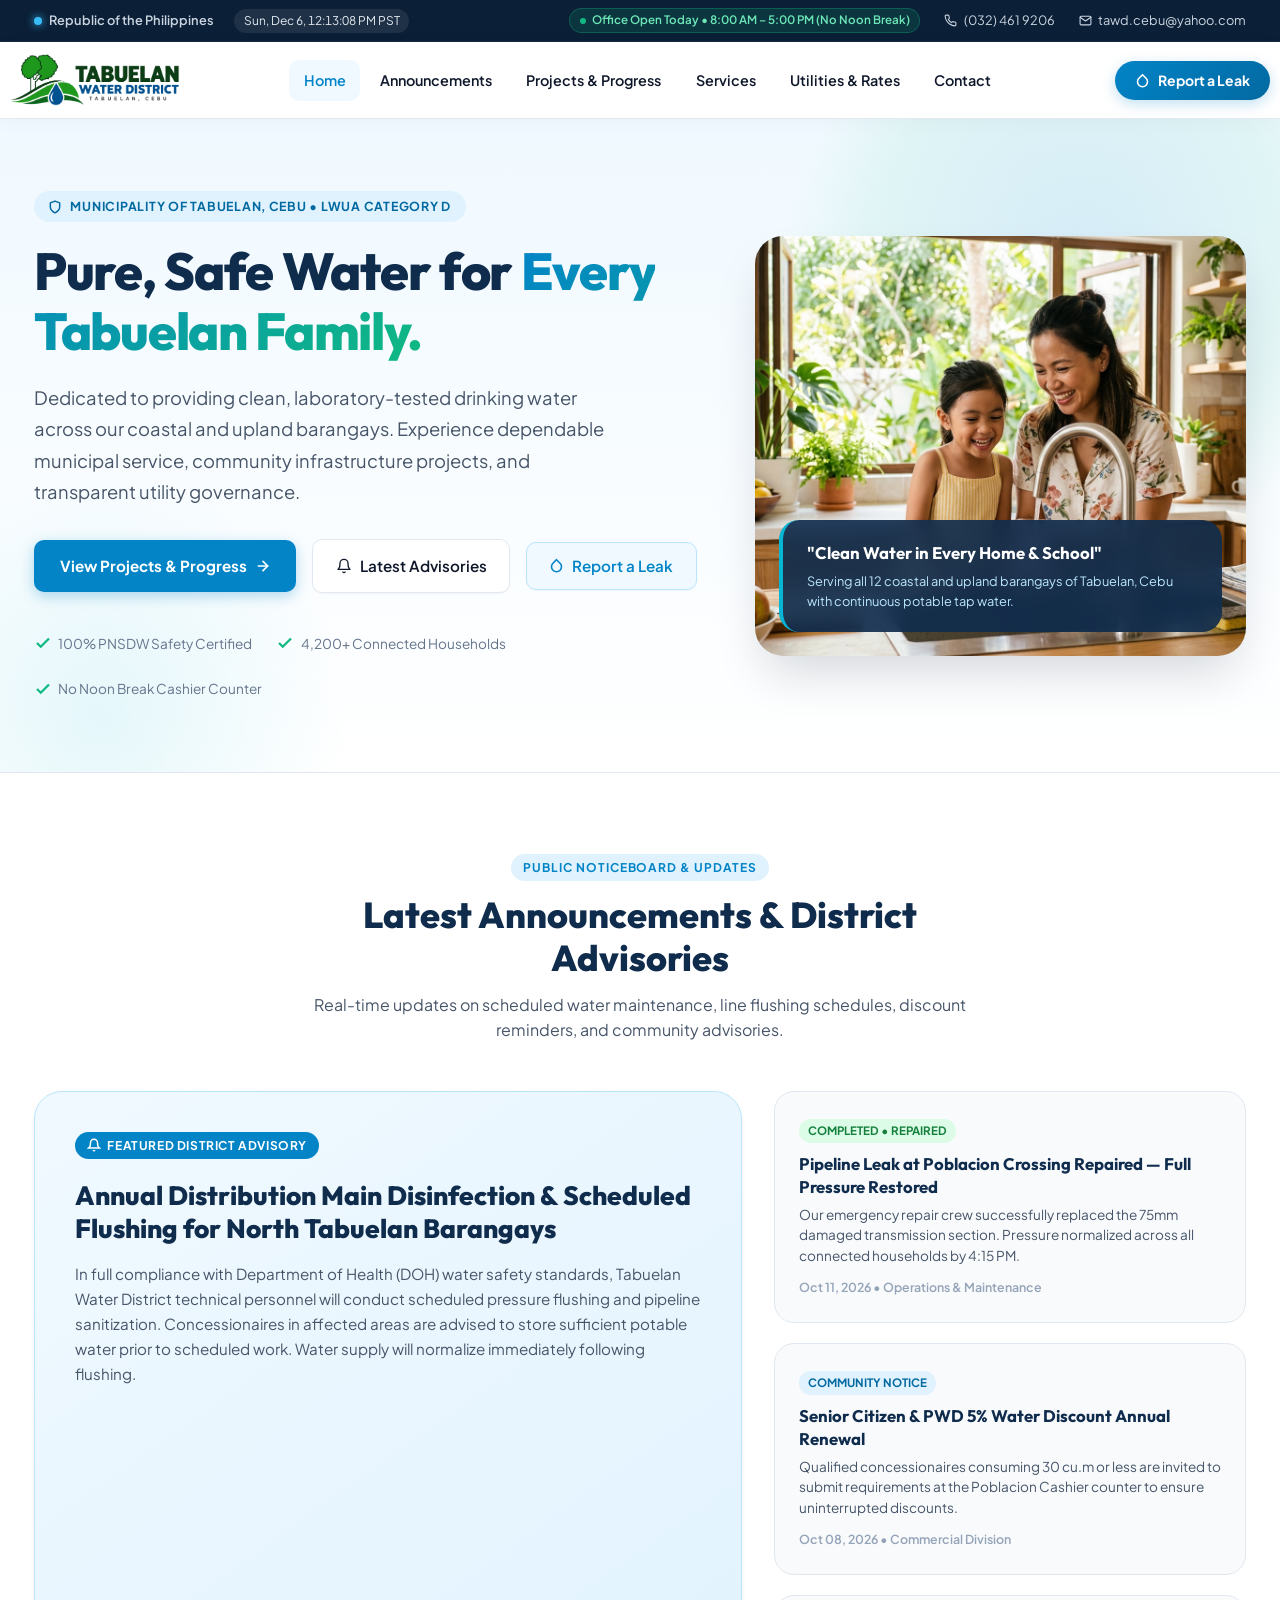
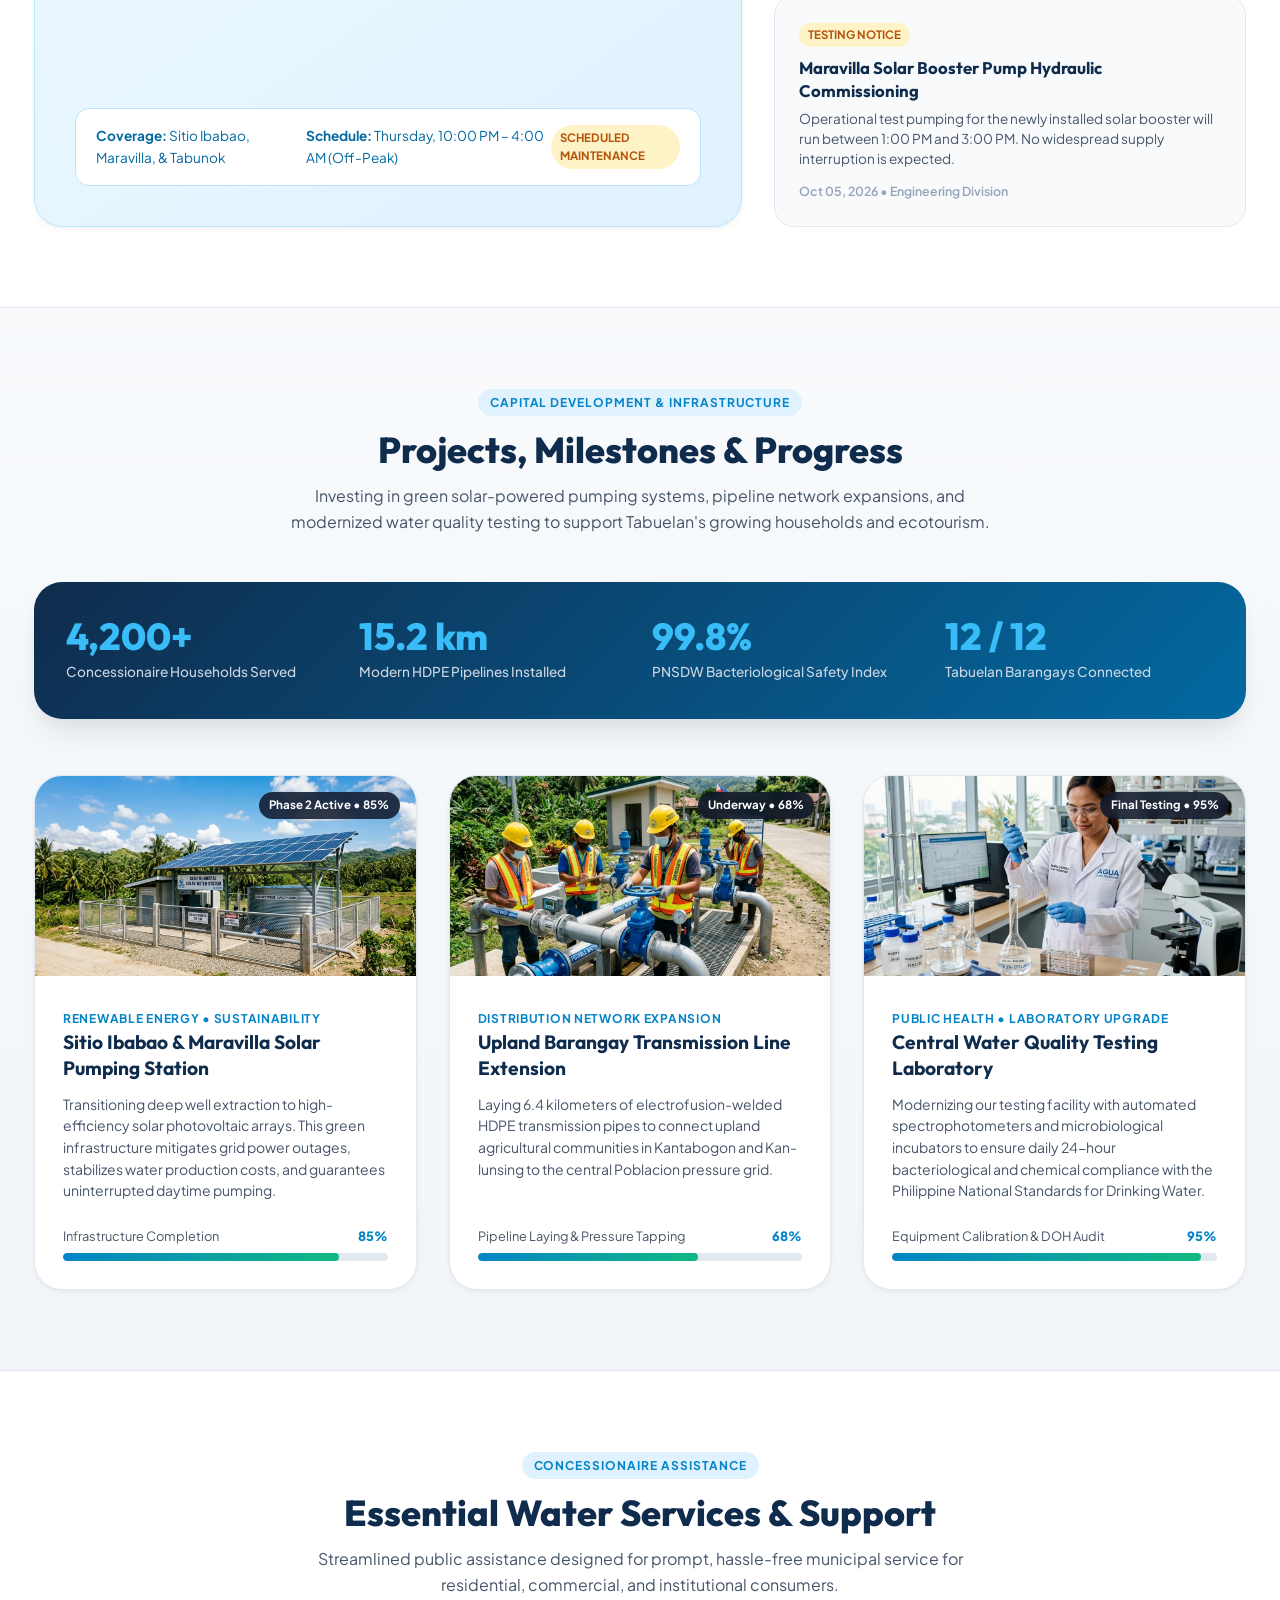
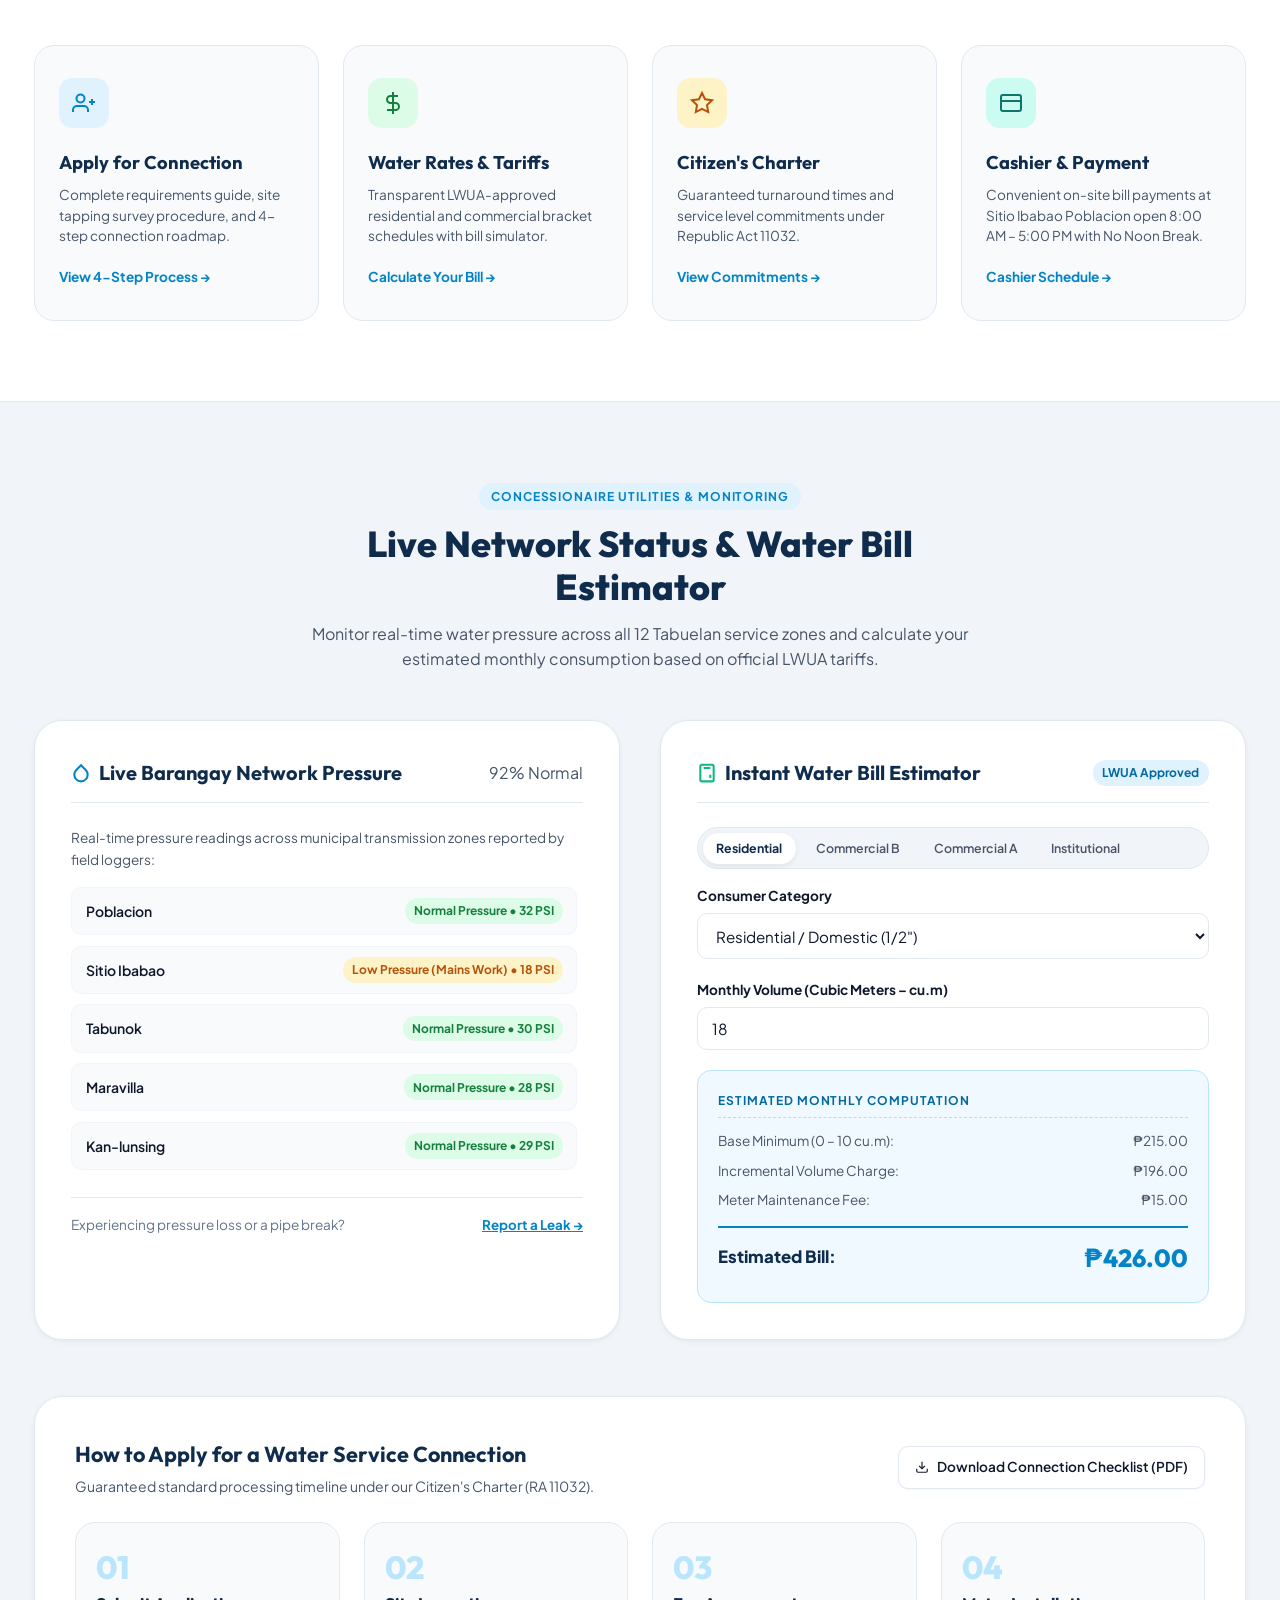
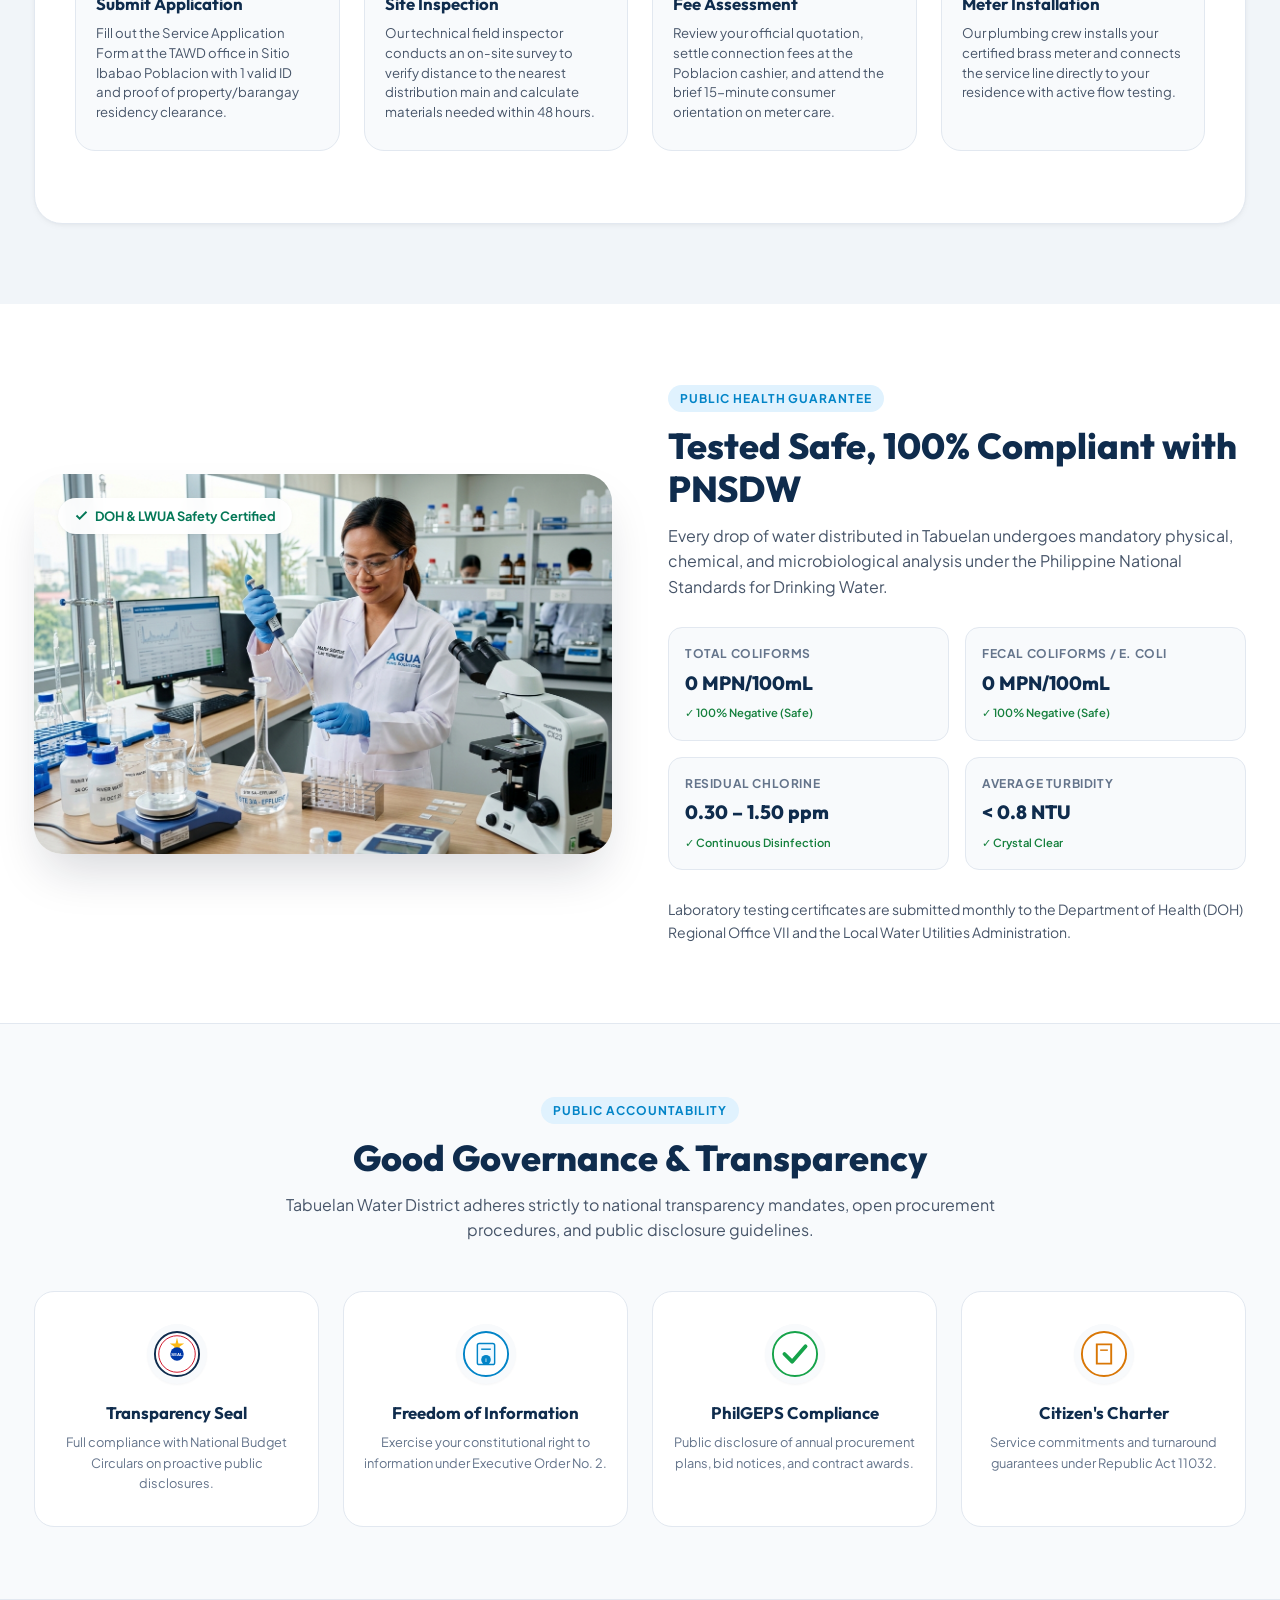
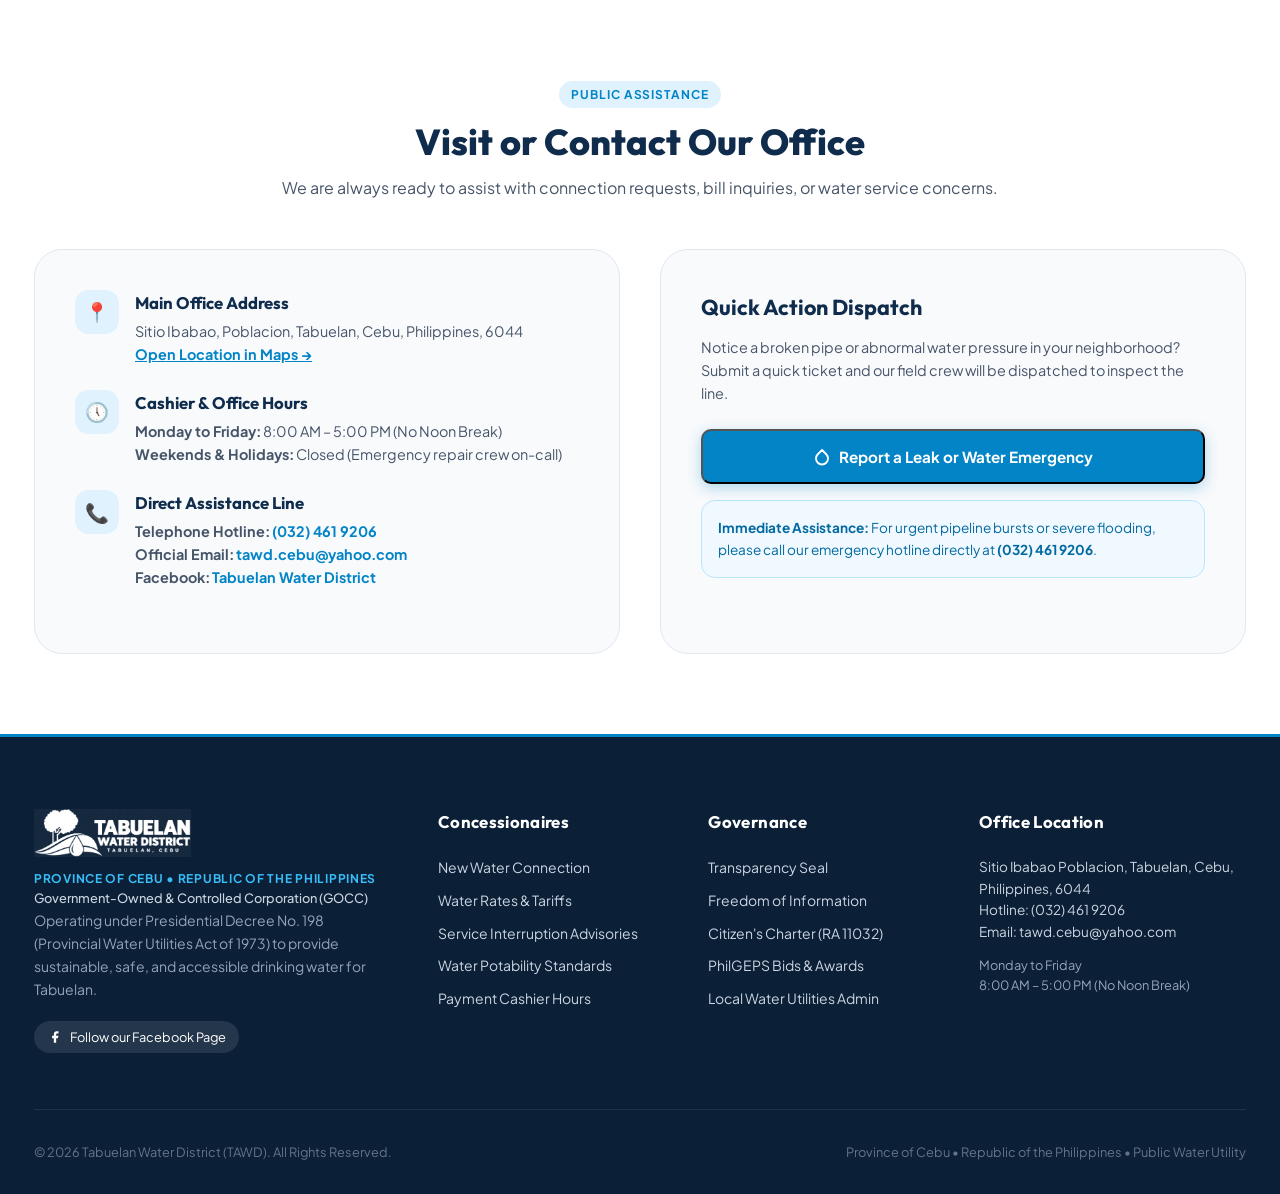
==== commit 2fe655a7: "Add concept showcase index page and refine navigation links" ====
--- a/concept/2/index.html
+++ b/concept/2/index.html
@@ -63,12 +63,6 @@
             <a href="#technical-center" class="c2-nav-link">Utilities &amp; Rates</a>
           </li>
           <li class="c2-nav-item">
-            <a href="#quality" class="c2-nav-link">Water Quality</a>
-          </li>
-          <li class="c2-nav-item">
-            <a href="#transparency" class="c2-nav-link">Transparency</a>
-          </li>
-          <li class="c2-nav-item">
             <a href="#contact" class="c2-nav-link">Contact</a>
           </li>
         </ul>
